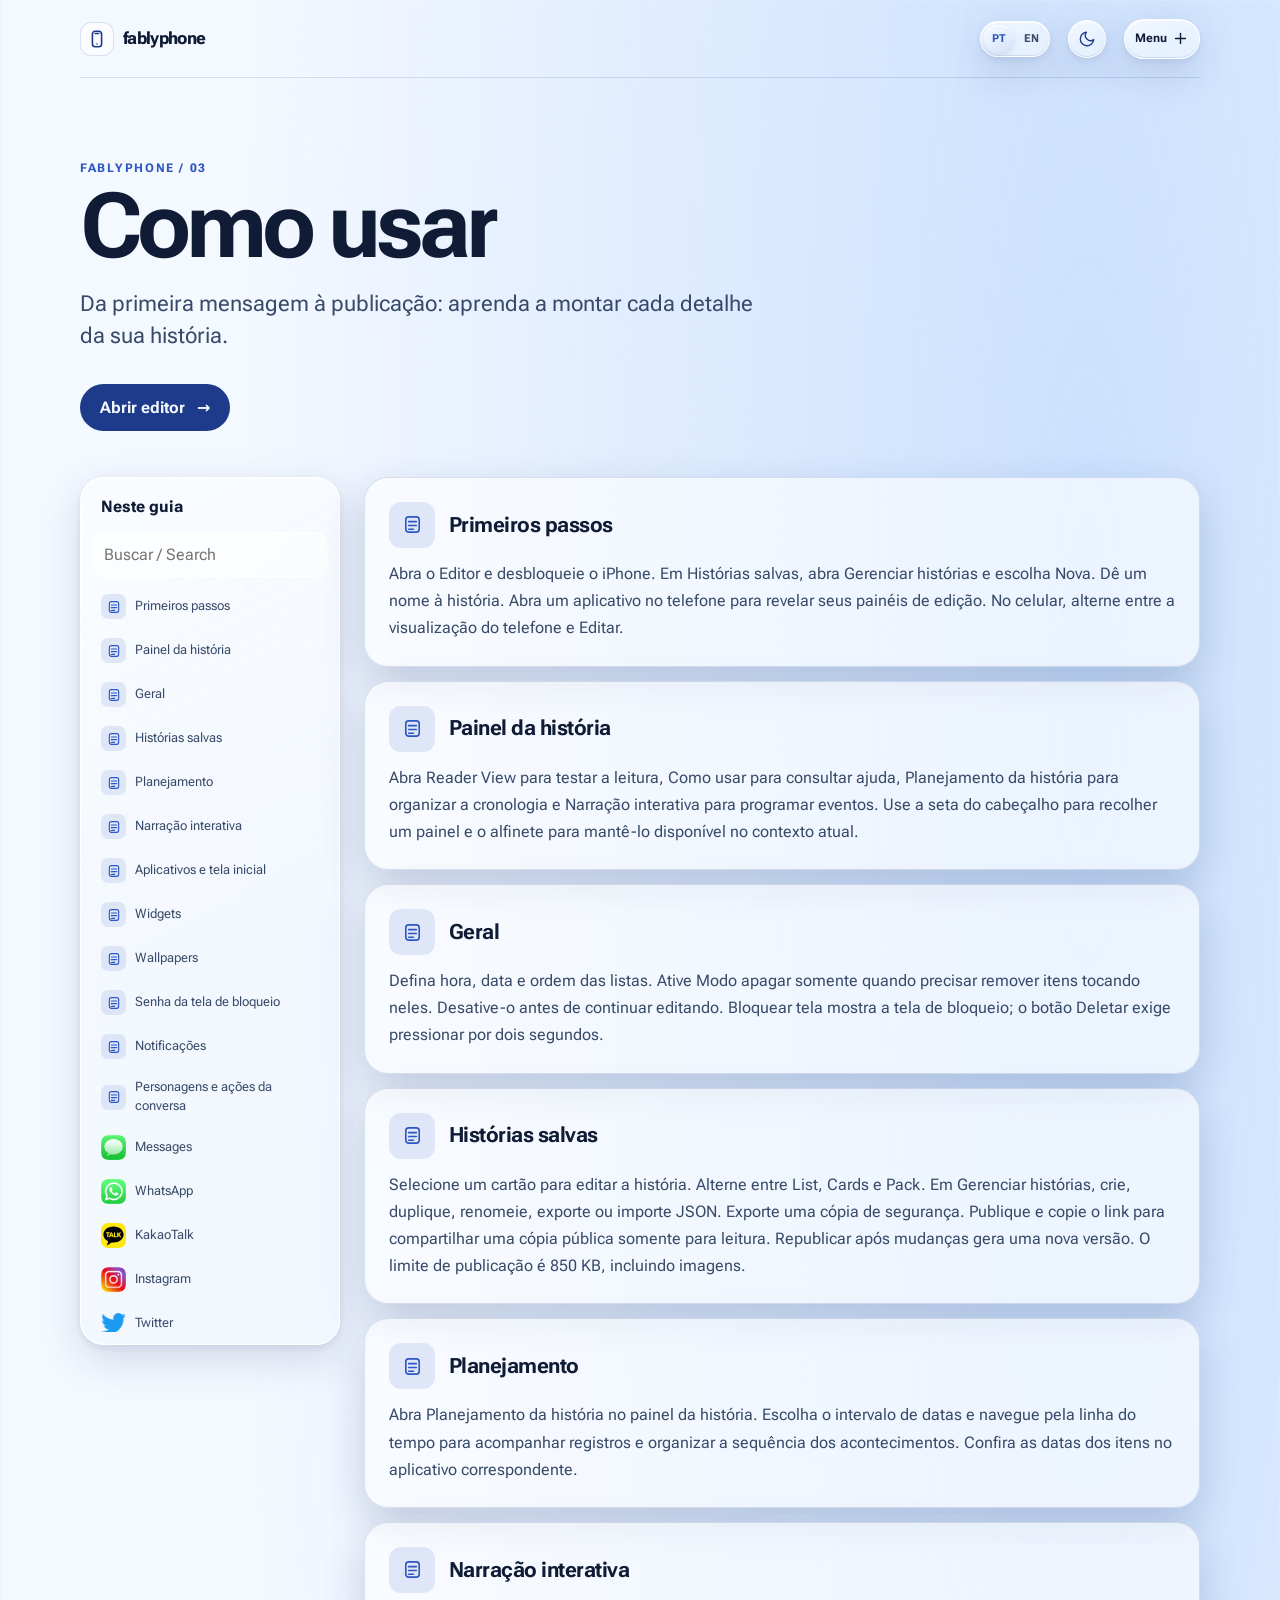
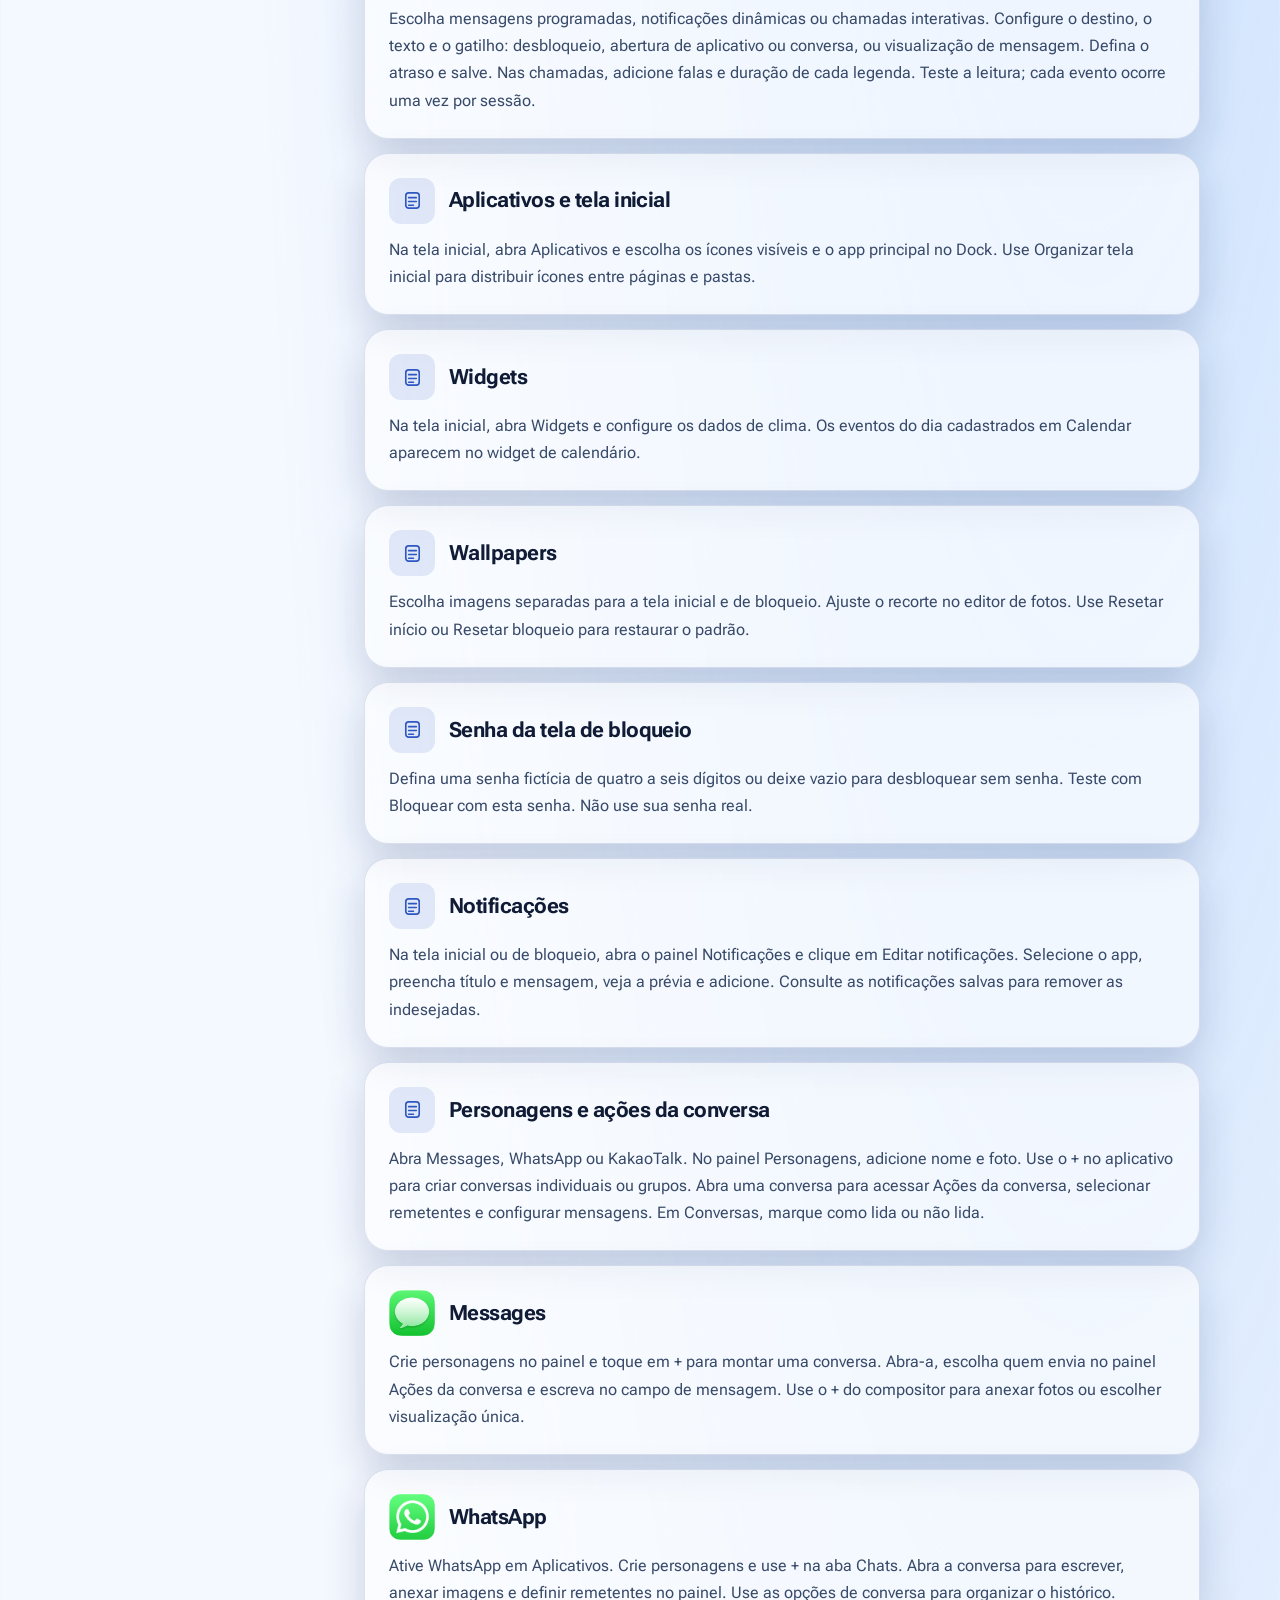
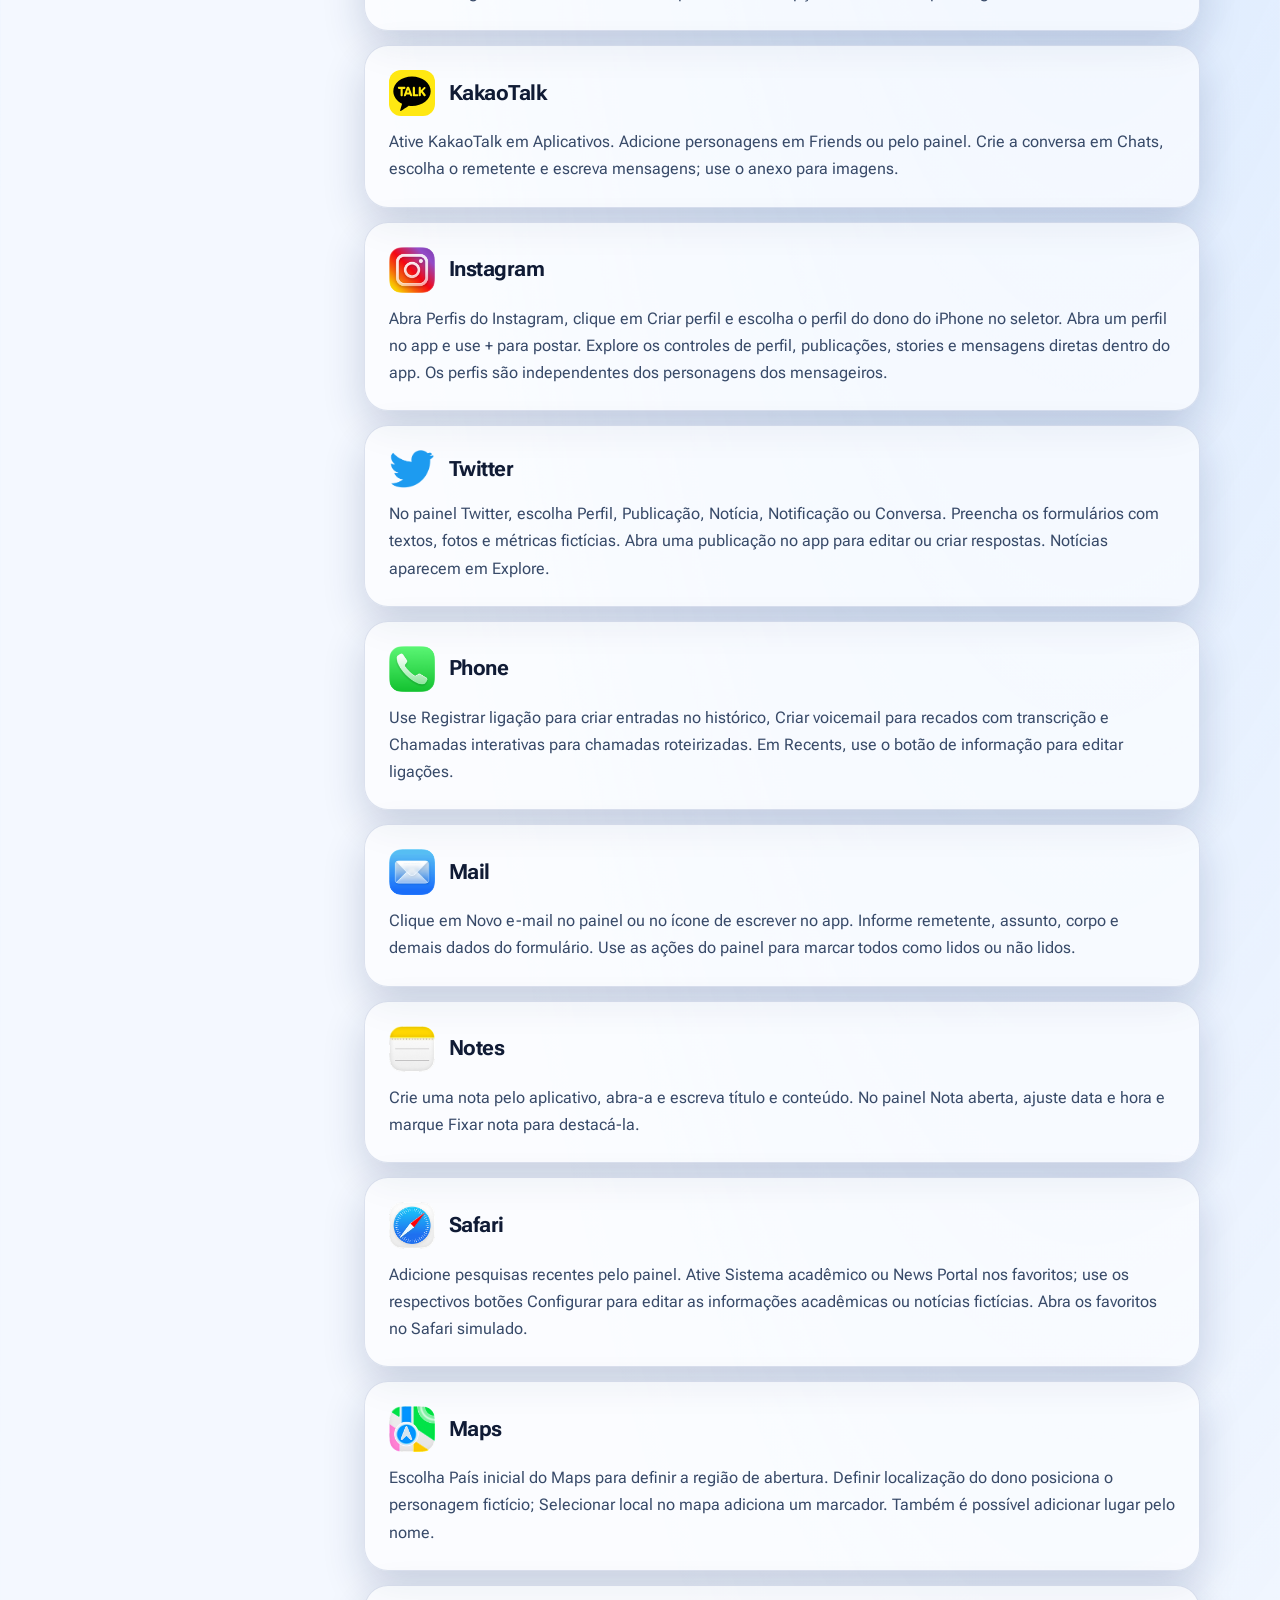
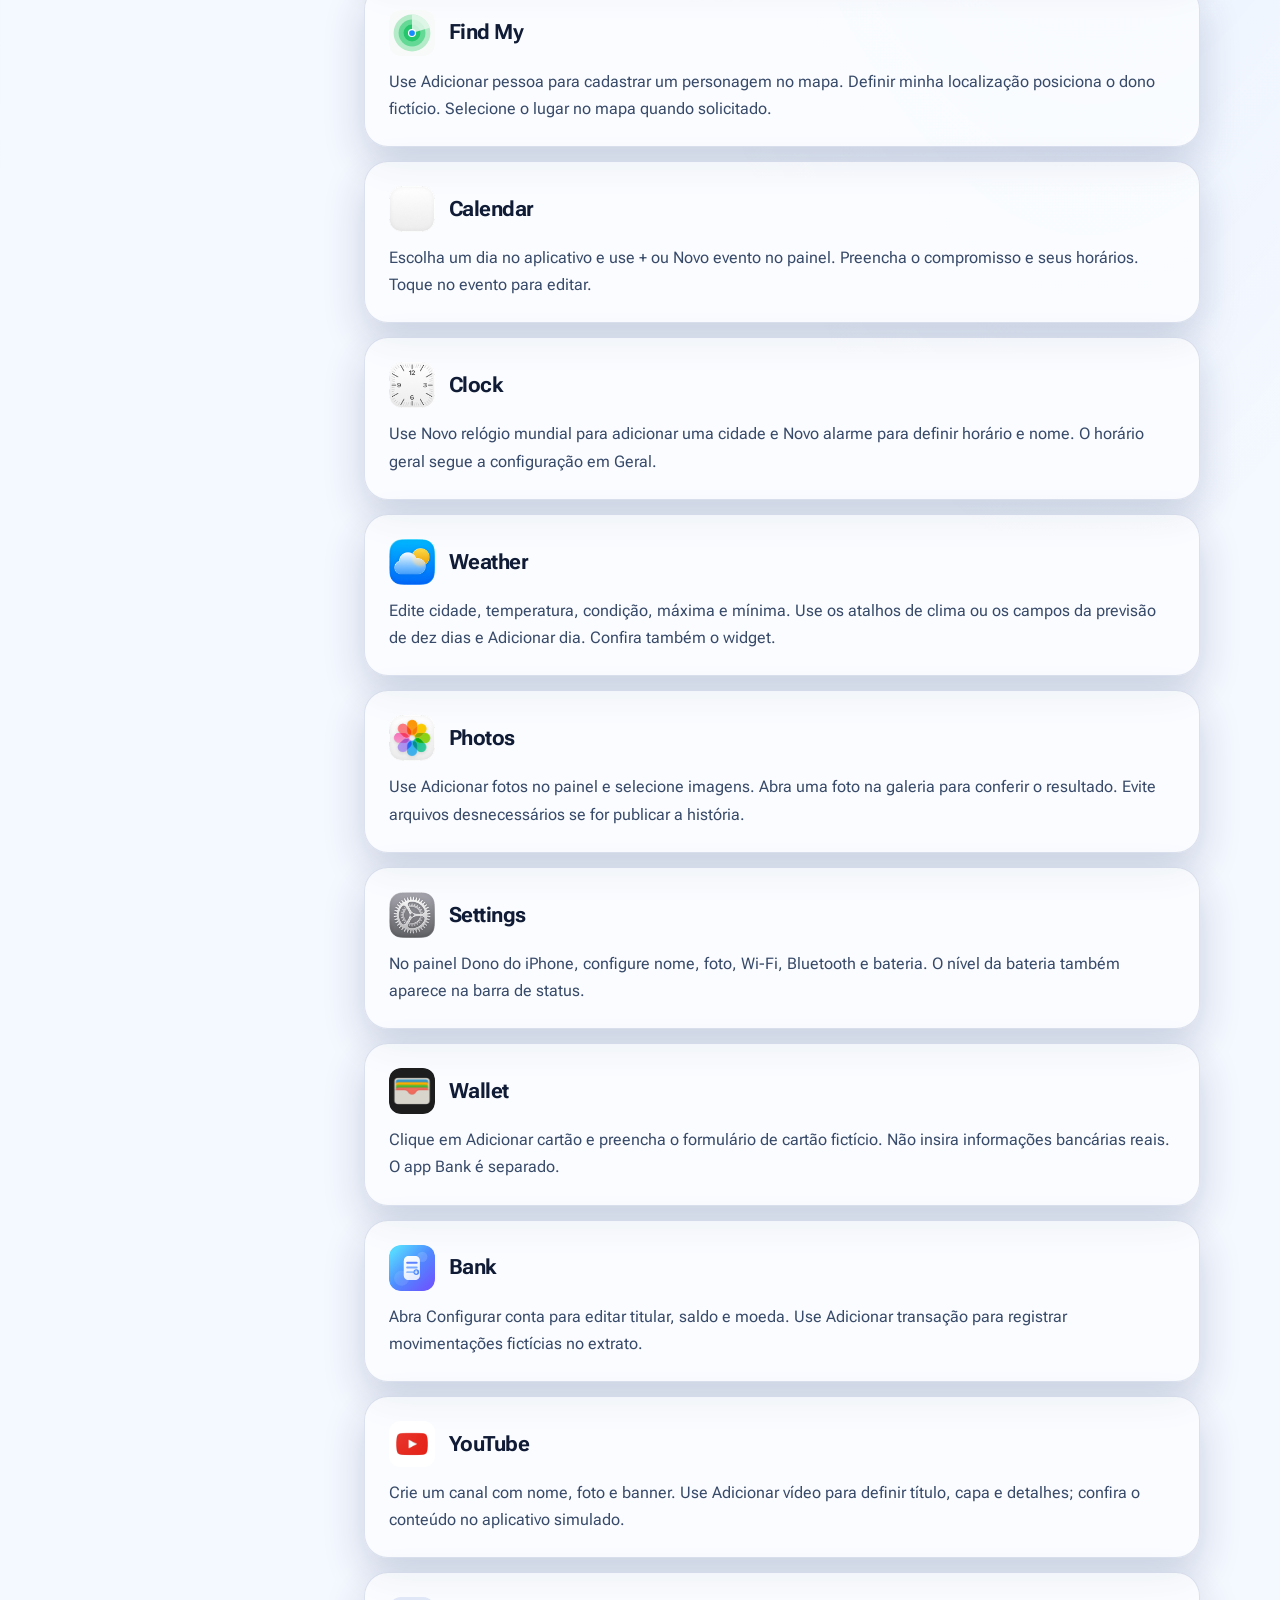
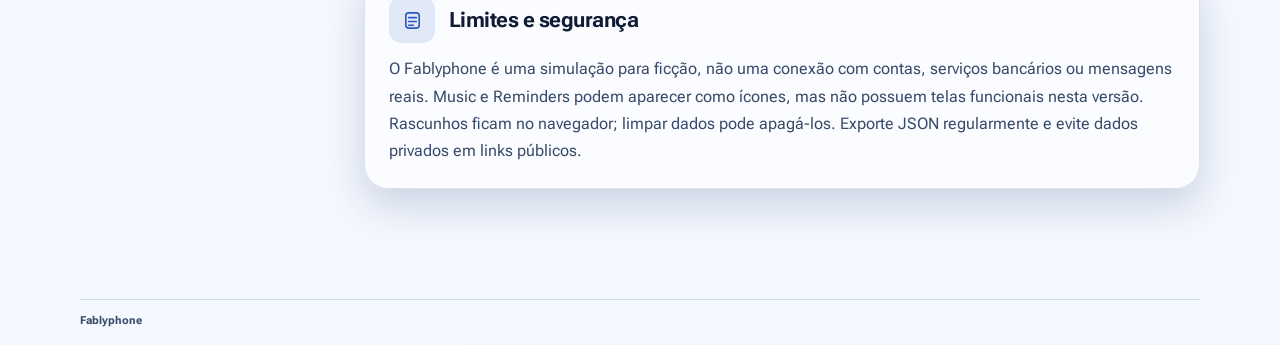
==== como-usar.html @ 1b97eb7d "fix: landing page and menu bugs, new language, new dark mode etc" ====
<!doctype html>
<html lang="pt-BR">
<head>
  <meta charset="utf-8">
  <meta name="viewport" content="width=device-width, initial-scale=1, viewport-fit=cover">
  <title>Como usar — Fablyphone</title>
  <script>try { document.documentElement.dataset.theme = localStorage.getItem('fablyphone:landing-theme') === 'dark' ? 'dark' : 'light'; } catch {}</script>
  <link rel="stylesheet" href="landing.css">
  <link rel="stylesheet" href="site-language.css">
  <link rel="stylesheet" href="theme-toggle.css">
  <link rel="stylesheet" href="site-menu.css">
  <link rel="stylesheet" href="site-topic.css">
  <script src="site-language.js"></script>
  <script src="site-menu.js" defer></script>
  <script src="theme-toggle.js" defer></script>
  <script src="site-topic.js" defer></script>
</head>
<body class="topic-page" data-title-en="How to use">
  <header class="site-head">
    <a class="brand" href="./" data-keep-language><span class="brand-mark" aria-hidden="true"><svg viewBox="0 0 24 24" fill="none"><rect x="7" y="3.5" width="10" height="17" rx="3"/><path d="M10 6h4m-2 11.5h.01"/></svg></span>fablyphone</a>
    <div class="site-head-controls" data-topic-controls><span data-site-menu-slot></span></div>
  </header>
  <main class="topic-main">
    <span class="topic-kicker">Fablyphone / 03</span>
    <h1 data-topic-copy="pt">Como usar</h1>
    <h1 data-topic-copy="en" lang="en">How to use</h1>
<p class="topic-lead"><span data-topic-copy="pt">Da primeira mensagem à publicação: aprenda a montar cada detalhe da sua história.</span><span data-topic-copy="en" lang="en">From your first message to publishing: learn to build every detail of your story.</span></p><a class="topic-cta" href="editor.html" data-keep-language><span data-topic-copy="pt">Abrir editor</span><span data-topic-copy="en" lang="en">Open editor</span> <span aria-hidden="true">→</span></a><div class="guide-layout"><aside class="guide-nav" aria-label="Guide navigation"><div class="guide-nav-head"><span data-topic-copy="pt">Neste guia</span><span data-topic-copy="en" lang="en">In this guide</span></div><input id="guide-search" type="search" aria-label="Buscar no guia / Search guide" placeholder="Buscar / Search"><nav><a href="#start"><span class="guide-glyph" aria-hidden="true"> <svg viewBox="0 0 24 24"><rect x="5" y="4" width="14" height="16" rx="3"/><path d="M8 9h8m-8 4h8m-8 4h5"/></svg></span><span data-topic-copy="pt">Primeiros passos</span><span data-topic-copy="en" lang="en">Getting started</span></a><a href="#story"><span class="guide-glyph" aria-hidden="true"> <svg viewBox="0 0 24 24"><rect x="5" y="4" width="14" height="16" rx="3"/><path d="M8 9h8m-8 4h8m-8 4h5"/></svg></span><span data-topic-copy="pt">Painel da história</span><span data-topic-copy="en" lang="en">Story panel</span></a><a href="#general"><span class="guide-glyph" aria-hidden="true"> <svg viewBox="0 0 24 24"><rect x="5" y="4" width="14" height="16" rx="3"/><path d="M8 9h8m-8 4h8m-8 4h5"/></svg></span><span data-topic-copy="pt">Geral</span><span data-topic-copy="en" lang="en">General</span></a><a href="#saved"><span class="guide-glyph" aria-hidden="true"> <svg viewBox="0 0 24 24"><rect x="5" y="4" width="14" height="16" rx="3"/><path d="M8 9h8m-8 4h8m-8 4h5"/></svg></span><span data-topic-copy="pt">Histórias salvas</span><span data-topic-copy="en" lang="en">Saved stories</span></a><a href="#planner"><span class="guide-glyph" aria-hidden="true"> <svg viewBox="0 0 24 24"><rect x="5" y="4" width="14" height="16" rx="3"/><path d="M8 9h8m-8 4h8m-8 4h5"/></svg></span><span data-topic-copy="pt">Planejamento</span><span data-topic-copy="en" lang="en">Story planning</span></a><a href="#narration"><span class="guide-glyph" aria-hidden="true"> <svg viewBox="0 0 24 24"><rect x="5" y="4" width="14" height="16" rx="3"/><path d="M8 9h8m-8 4h8m-8 4h5"/></svg></span><span data-topic-copy="pt">Narração interativa</span><span data-topic-copy="en" lang="en">Interactive storytelling</span></a><a href="#apps"><span class="guide-glyph" aria-hidden="true"> <svg viewBox="0 0 24 24"><rect x="5" y="4" width="14" height="16" rx="3"/><path d="M8 9h8m-8 4h8m-8 4h5"/></svg></span><span data-topic-copy="pt">Aplicativos e tela inicial</span><span data-topic-copy="en" lang="en">Apps and Home Screen</span></a><a href="#widgets"><span class="guide-glyph" aria-hidden="true"> <svg viewBox="0 0 24 24"><rect x="5" y="4" width="14" height="16" rx="3"/><path d="M8 9h8m-8 4h8m-8 4h5"/></svg></span><span data-topic-copy="pt">Widgets</span><span data-topic-copy="en" lang="en">Widgets</span></a><a href="#wallpaper"><span class="guide-glyph" aria-hidden="true"> <svg viewBox="0 0 24 24"><rect x="5" y="4" width="14" height="16" rx="3"/><path d="M8 9h8m-8 4h8m-8 4h5"/></svg></span><span data-topic-copy="pt">Wallpapers</span><span data-topic-copy="en" lang="en">Wallpapers</span></a><a href="#pass"><span class="guide-glyph" aria-hidden="true"> <svg viewBox="0 0 24 24"><rect x="5" y="4" width="14" height="16" rx="3"/><path d="M8 9h8m-8 4h8m-8 4h5"/></svg></span><span data-topic-copy="pt">Senha da tela de bloqueio</span><span data-topic-copy="en" lang="en">Lock screen passcode</span></a><a href="#notifications"><span class="guide-glyph" aria-hidden="true"> <svg viewBox="0 0 24 24"><rect x="5" y="4" width="14" height="16" rx="3"/><path d="M8 9h8m-8 4h8m-8 4h5"/></svg></span><span data-topic-copy="pt">Notificações</span><span data-topic-copy="en" lang="en">Notifications</span></a><a href="#characters"><span class="guide-glyph" aria-hidden="true"> <svg viewBox="0 0 24 24"><rect x="5" y="4" width="14" height="16" rx="3"/><path d="M8 9h8m-8 4h8m-8 4h5"/></svg></span><span data-topic-copy="pt">Personagens e ações da conversa</span><span data-topic-copy="en" lang="en">Characters and conversation actions</span></a><a href="#msg"><img class="guide-app-icon" src="assets/iphone-icons/com.apple.MobileSMS-large.png" alt="" loading="lazy"><span data-topic-copy="pt">Messages</span><span data-topic-copy="en" lang="en">Messages</span></a><a href="#wa"><img class="guide-app-icon" src="assets/iphone-icons/WhatsApp.webp" alt="" loading="lazy"><span data-topic-copy="pt">WhatsApp</span><span data-topic-copy="en" lang="en">WhatsApp</span></a><a href="#ka"><img class="guide-app-icon" src="assets/iphone-icons/KakaoTalk.svg" alt="" loading="lazy"><span data-topic-copy="pt">KakaoTalk</span><span data-topic-copy="en" lang="en">KakaoTalk</span></a><a href="#ig"><img class="guide-app-icon" src="assets/iphone-icons/Instagram.png" alt="" loading="lazy"><span data-topic-copy="pt">Instagram</span><span data-topic-copy="en" lang="en">Instagram</span></a><a href="#x"><img class="guide-app-icon" src="assets/iphone-icons/TwitterBird.png" alt="" loading="lazy"><span data-topic-copy="pt">Twitter</span><span data-topic-copy="en" lang="en">Twitter</span></a><a href="#ph"><img class="guide-app-icon" src="assets/iphone-icons/com.apple.mobilephone-large.png" alt="" loading="lazy"><span data-topic-copy="pt">Phone</span><span data-topic-copy="en" lang="en">Phone</span></a><a href="#mail"><img class="guide-app-icon" src="assets/iphone-icons/com.apple.mobilemail-large.png" alt="" loading="lazy"><span data-topic-copy="pt">Mail</span><span data-topic-copy="en" lang="en">Mail</span></a><a href="#nt"><img class="guide-app-icon" src="assets/iphone-icons/com.apple.mobilenotes-large.png" alt="" loading="lazy"><span data-topic-copy="pt">Notes</span><span data-topic-copy="en" lang="en">Notes</span></a><a href="#saf"><img class="guide-app-icon" src="assets/iphone-icons/com.apple.mobilesafari-large.png" alt="" loading="lazy"><span data-topic-copy="pt">Safari</span><span data-topic-copy="en" lang="en">Safari</span></a><a href="#map"><img class="guide-app-icon" src="assets/iphone-icons/com.apple.Maps-large.png" alt="" loading="lazy"><span data-topic-copy="pt">Maps</span><span data-topic-copy="en" lang="en">Maps</span></a><a href="#find"><img class="guide-app-icon" src="assets/iphone-icons/FindMy.svg" alt="" loading="lazy"><span data-topic-copy="pt">Find My</span><span data-topic-copy="en" lang="en">Find My</span></a><a href="#cal"><img class="guide-app-icon" src="assets/iphone-icons/com.apple.mobilecal-large.png" alt="" loading="lazy"><span data-topic-copy="pt">Calendar</span><span data-topic-copy="en" lang="en">Calendar</span></a><a href="#clk"><img class="guide-app-icon" src="assets/iphone-icons/com.apple.mobiletimer-large.png" alt="" loading="lazy"><span data-topic-copy="pt">Clock</span><span data-topic-copy="en" lang="en">Clock</span></a><a href="#wx"><img class="guide-app-icon" src="assets/iphone-icons/com.apple.weather-large.png" alt="" loading="lazy"><span data-topic-copy="pt">Weather</span><span data-topic-copy="en" lang="en">Weather</span></a><a href="#pho"><img class="guide-app-icon" src="assets/iphone-icons/com.apple.mobileslideshow-large.png" alt="" loading="lazy"><span data-topic-copy="pt">Photos</span><span data-topic-copy="en" lang="en">Photos</span></a><a href="#st"><img class="guide-app-icon" src="assets/iphone-icons/com.apple.Preferences-large.png" alt="" loading="lazy"><span data-topic-copy="pt">Settings</span><span data-topic-copy="en" lang="en">Settings</span></a><a href="#wallet"><img class="guide-app-icon" src="assets/iphone-icons/Wallet.png" alt="" loading="lazy"><span data-topic-copy="pt">Wallet</span><span data-topic-copy="en" lang="en">Wallet</span></a><a href="#bar"><img class="guide-app-icon" src="assets/iphone-icons/LumaBank.svg" alt="" loading="lazy"><span data-topic-copy="pt">Bank</span><span data-topic-copy="en" lang="en">Bank</span></a><a href="#yt"><img class="guide-app-icon" src="assets/iphone-icons/YouTube.png" alt="" loading="lazy"><span data-topic-copy="pt">YouTube</span><span data-topic-copy="en" lang="en">YouTube</span></a><a href="#limits"><span class="guide-glyph" aria-hidden="true"> <svg viewBox="0 0 24 24"><rect x="5" y="4" width="14" height="16" rx="3"/><path d="M8 9h8m-8 4h8m-8 4h5"/></svg></span><span data-topic-copy="pt">Limites e segurança</span><span data-topic-copy="en" lang="en">Limits and safety</span></a></nav></aside><div class="guide-content"><p id="guide-empty" hidden><span data-topic-copy="pt">Nenhum resultado.</span><span data-topic-copy="en" lang="en">No results.</span></p><article class="topic-card glow-card guide-entry" id="start" data-search="Primeiros passos|Getting started Abra o Editor e desbloqueie o iPhone. Em Histórias salvas, abra Gerenciar histórias e escolha Nova. Dê um nome à história. Abra um aplicativo no telefone para revelar seus painéis de edição. No celular, alterne entre a visualização do telefone e Editar. Open the Editor and unlock the iPhone. In Saved stories, open Manage stories and choose New. Name your story. Open an app on the phone to reveal its editing panels. On mobile, switch between the phone view and Edit."><header><span class="guide-glyph" aria-hidden="true"> <svg viewBox="0 0 24 24"><rect x="5" y="4" width="14" height="16" rx="3"/><path d="M8 9h8m-8 4h8m-8 4h5"/></svg></span><h2><span data-topic-copy="pt">Primeiros passos</span><span data-topic-copy="en" lang="en">Getting started</span></h2></header><p><span data-topic-copy="pt">Abra o Editor e desbloqueie o iPhone. Em Histórias salvas, abra Gerenciar histórias e escolha Nova. Dê um nome à história. Abra um aplicativo no telefone para revelar seus painéis de edição. No celular, alterne entre a visualização do telefone e Editar.</span><span data-topic-copy="en" lang="en">Open the Editor and unlock the iPhone. In Saved stories, open Manage stories and choose New. Name your story. Open an app on the phone to reveal its editing panels. On mobile, switch between the phone view and Edit.</span></p></article><article class="topic-card glow-card guide-entry" id="story" data-search="Painel da história|Story panel Abra Reader View para testar a leitura, Como usar para consultar ajuda, Planejamento da história para organizar a cronologia e Narração interativa para programar eventos. Use a seta do cabeçalho para recolher um painel e o alfinete para mantê-lo disponível no contexto atual. Open Reader View to test the story, How to use for help, Story planning to organize chronology and Interactive storytelling to schedule events. Use the header arrow to collapse a panel and the pin to keep it available in its current context."><header><span class="guide-glyph" aria-hidden="true"> <svg viewBox="0 0 24 24"><rect x="5" y="4" width="14" height="16" rx="3"/><path d="M8 9h8m-8 4h8m-8 4h5"/></svg></span><h2><span data-topic-copy="pt">Painel da história</span><span data-topic-copy="en" lang="en">Story panel</span></h2></header><p><span data-topic-copy="pt">Abra Reader View para testar a leitura, Como usar para consultar ajuda, Planejamento da história para organizar a cronologia e Narração interativa para programar eventos. Use a seta do cabeçalho para recolher um painel e o alfinete para mantê-lo disponível no contexto atual.</span><span data-topic-copy="en" lang="en">Open Reader View to test the story, How to use for help, Story planning to organize chronology and Interactive storytelling to schedule events. Use the header arrow to collapse a panel and the pin to keep it available in its current context.</span></p></article><article class="topic-card glow-card guide-entry" id="general" data-search="Geral|General Defina hora, data e ordem das listas. Ative Modo apagar somente quando precisar remover itens tocando neles. Desative-o antes de continuar editando. Bloquear tela mostra a tela de bloqueio; o botão Deletar exige pressionar por dois segundos. Set time, date and list order. Enable Delete mode only when you need to remove items by tapping them. Disable it before continuing. Lock screen displays the lock screen; Delete requires a two-second hold."><header><span class="guide-glyph" aria-hidden="true"> <svg viewBox="0 0 24 24"><rect x="5" y="4" width="14" height="16" rx="3"/><path d="M8 9h8m-8 4h8m-8 4h5"/></svg></span><h2><span data-topic-copy="pt">Geral</span><span data-topic-copy="en" lang="en">General</span></h2></header><p><span data-topic-copy="pt">Defina hora, data e ordem das listas. Ative Modo apagar somente quando precisar remover itens tocando neles. Desative-o antes de continuar editando. Bloquear tela mostra a tela de bloqueio; o botão Deletar exige pressionar por dois segundos.</span><span data-topic-copy="en" lang="en">Set time, date and list order. Enable Delete mode only when you need to remove items by tapping them. Disable it before continuing. Lock screen displays the lock screen; Delete requires a two-second hold.</span></p></article><article class="topic-card glow-card guide-entry" id="saved" data-search="Histórias salvas|Saved stories Selecione um cartão para editar a história. Alterne entre List, Cards e Pack. Em Gerenciar histórias, crie, duplique, renomeie, exporte ou importe JSON. Exporte uma cópia de segurança. Publique e copie o link para compartilhar uma cópia pública somente para leitura. Republicar após mudanças gera uma nova versão. O limite de publicação é 850 KB, incluindo imagens. Select a card to edit its story. Switch between List, Cards and Pack. Under Manage stories, create, duplicate, rename, export or import JSON. Export a backup. Publish and copy the link to share a public read-only copy. Publishing after edits creates a new version. The publication limit is 850 KB, including images."><header><span class="guide-glyph" aria-hidden="true"> <svg viewBox="0 0 24 24"><rect x="5" y="4" width="14" height="16" rx="3"/><path d="M8 9h8m-8 4h8m-8 4h5"/></svg></span><h2><span data-topic-copy="pt">Histórias salvas</span><span data-topic-copy="en" lang="en">Saved stories</span></h2></header><p><span data-topic-copy="pt">Selecione um cartão para editar a história. Alterne entre List, Cards e Pack. Em Gerenciar histórias, crie, duplique, renomeie, exporte ou importe JSON. Exporte uma cópia de segurança. Publique e copie o link para compartilhar uma cópia pública somente para leitura. Republicar após mudanças gera uma nova versão. O limite de publicação é 850 KB, incluindo imagens.</span><span data-topic-copy="en" lang="en">Select a card to edit its story. Switch between List, Cards and Pack. Under Manage stories, create, duplicate, rename, export or import JSON. Export a backup. Publish and copy the link to share a public read-only copy. Publishing after edits creates a new version. The publication limit is 850 KB, including images.</span></p></article><article class="topic-card glow-card guide-entry" id="planner" data-search="Planejamento|Story planning Abra Planejamento da história no painel da história. Escolha o intervalo de datas e navegue pela linha do tempo para acompanhar registros e organizar a sequência dos acontecimentos. Confira as datas dos itens no aplicativo correspondente. Open Story planning from the story panel. Choose a date range and navigate the timeline to review records and organize the sequence of events. Check each item’s date in its corresponding app."><header><span class="guide-glyph" aria-hidden="true"> <svg viewBox="0 0 24 24"><rect x="5" y="4" width="14" height="16" rx="3"/><path d="M8 9h8m-8 4h8m-8 4h5"/></svg></span><h2><span data-topic-copy="pt">Planejamento</span><span data-topic-copy="en" lang="en">Story planning</span></h2></header><p><span data-topic-copy="pt">Abra Planejamento da história no painel da história. Escolha o intervalo de datas e navegue pela linha do tempo para acompanhar registros e organizar a sequência dos acontecimentos. Confira as datas dos itens no aplicativo correspondente.</span><span data-topic-copy="en" lang="en">Open Story planning from the story panel. Choose a date range and navigate the timeline to review records and organize the sequence of events. Check each item’s date in its corresponding app.</span></p></article><article class="topic-card glow-card guide-entry" id="narration" data-search="Narração interativa|Interactive storytelling Escolha mensagens programadas, notificações dinâmicas ou chamadas interativas. Configure o destino, o texto e o gatilho: desbloqueio, abertura de aplicativo ou conversa, ou visualização de mensagem. Defina o atraso e salve. Nas chamadas, adicione falas e duração de cada legenda. Teste a leitura; cada evento ocorre uma vez por sessão. Choose scheduled messages, dynamic notifications or interactive calls. Set the destination, text and trigger: unlock, app or conversation opening, or message viewing. Set a delay and save. For calls, add dialogue and caption durations. Test the reader; each event runs once per session."><header><span class="guide-glyph" aria-hidden="true"> <svg viewBox="0 0 24 24"><rect x="5" y="4" width="14" height="16" rx="3"/><path d="M8 9h8m-8 4h8m-8 4h5"/></svg></span><h2><span data-topic-copy="pt">Narração interativa</span><span data-topic-copy="en" lang="en">Interactive storytelling</span></h2></header><p><span data-topic-copy="pt">Escolha mensagens programadas, notificações dinâmicas ou chamadas interativas. Configure o destino, o texto e o gatilho: desbloqueio, abertura de aplicativo ou conversa, ou visualização de mensagem. Defina o atraso e salve. Nas chamadas, adicione falas e duração de cada legenda. Teste a leitura; cada evento ocorre uma vez por sessão.</span><span data-topic-copy="en" lang="en">Choose scheduled messages, dynamic notifications or interactive calls. Set the destination, text and trigger: unlock, app or conversation opening, or message viewing. Set a delay and save. For calls, add dialogue and caption durations. Test the reader; each event runs once per session.</span></p></article><article class="topic-card glow-card guide-entry" id="apps" data-search="Aplicativos e tela inicial|Apps and Home Screen Na tela inicial, abra Aplicativos e escolha os ícones visíveis e o app principal no Dock. Use Organizar tela inicial para distribuir ícones entre páginas e pastas. On the Home Screen, open Apps and choose visible icons and the main Dock app. Use Organize Home Screen to arrange icons across pages and folders."><header><span class="guide-glyph" aria-hidden="true"> <svg viewBox="0 0 24 24"><rect x="5" y="4" width="14" height="16" rx="3"/><path d="M8 9h8m-8 4h8m-8 4h5"/></svg></span><h2><span data-topic-copy="pt">Aplicativos e tela inicial</span><span data-topic-copy="en" lang="en">Apps and Home Screen</span></h2></header><p><span data-topic-copy="pt">Na tela inicial, abra Aplicativos e escolha os ícones visíveis e o app principal no Dock. Use Organizar tela inicial para distribuir ícones entre páginas e pastas.</span><span data-topic-copy="en" lang="en">On the Home Screen, open Apps and choose visible icons and the main Dock app. Use Organize Home Screen to arrange icons across pages and folders.</span></p></article><article class="topic-card glow-card guide-entry" id="widgets" data-search="Widgets|Widgets Na tela inicial, abra Widgets e configure os dados de clima. Os eventos do dia cadastrados em Calendar aparecem no widget de calendário. On the Home Screen, open Widgets and configure weather information. Today’s events entered in Calendar appear in the calendar widget."><header><span class="guide-glyph" aria-hidden="true"> <svg viewBox="0 0 24 24"><rect x="5" y="4" width="14" height="16" rx="3"/><path d="M8 9h8m-8 4h8m-8 4h5"/></svg></span><h2><span data-topic-copy="pt">Widgets</span><span data-topic-copy="en" lang="en">Widgets</span></h2></header><p><span data-topic-copy="pt">Na tela inicial, abra Widgets e configure os dados de clima. Os eventos do dia cadastrados em Calendar aparecem no widget de calendário.</span><span data-topic-copy="en" lang="en">On the Home Screen, open Widgets and configure weather information. Today’s events entered in Calendar appear in the calendar widget.</span></p></article><article class="topic-card glow-card guide-entry" id="wallpaper" data-search="Wallpapers|Wallpapers Escolha imagens separadas para a tela inicial e de bloqueio. Ajuste o recorte no editor de fotos. Use Resetar início ou Resetar bloqueio para restaurar o padrão. Choose separate images for Home and Lock Screens. Adjust the crop in the photo editor. Use the respective reset buttons to restore defaults."><header><span class="guide-glyph" aria-hidden="true"> <svg viewBox="0 0 24 24"><rect x="5" y="4" width="14" height="16" rx="3"/><path d="M8 9h8m-8 4h8m-8 4h5"/></svg></span><h2><span data-topic-copy="pt">Wallpapers</span><span data-topic-copy="en" lang="en">Wallpapers</span></h2></header><p><span data-topic-copy="pt">Escolha imagens separadas para a tela inicial e de bloqueio. Ajuste o recorte no editor de fotos. Use Resetar início ou Resetar bloqueio para restaurar o padrão.</span><span data-topic-copy="en" lang="en">Choose separate images for Home and Lock Screens. Adjust the crop in the photo editor. Use the respective reset buttons to restore defaults.</span></p></article><article class="topic-card glow-card guide-entry" id="pass" data-search="Senha da tela de bloqueio|Lock screen passcode Defina uma senha fictícia de quatro a seis dígitos ou deixe vazio para desbloquear sem senha. Teste com Bloquear com esta senha. Não use sua senha real. Set a fictional four-to-six-digit passcode or leave it blank for passwordless unlocking. Test with the lock button. Do not use a real password."><header><span class="guide-glyph" aria-hidden="true"> <svg viewBox="0 0 24 24"><rect x="5" y="4" width="14" height="16" rx="3"/><path d="M8 9h8m-8 4h8m-8 4h5"/></svg></span><h2><span data-topic-copy="pt">Senha da tela de bloqueio</span><span data-topic-copy="en" lang="en">Lock screen passcode</span></h2></header><p><span data-topic-copy="pt">Defina uma senha fictícia de quatro a seis dígitos ou deixe vazio para desbloquear sem senha. Teste com Bloquear com esta senha. Não use sua senha real.</span><span data-topic-copy="en" lang="en">Set a fictional four-to-six-digit passcode or leave it blank for passwordless unlocking. Test with the lock button. Do not use a real password.</span></p></article><article class="topic-card glow-card guide-entry" id="notifications" data-search="Notificações|Notifications Na tela inicial ou de bloqueio, abra o painel Notificações e clique em Editar notificações. Selecione o app, preencha título e mensagem, veja a prévia e adicione. Consulte as notificações salvas para remover as indesejadas. On the Home or Lock Screen, open Notifications and select Edit notifications. Pick an app, enter a title and message, preview and add. Review saved notifications to remove unwanted ones."><header><span class="guide-glyph" aria-hidden="true"> <svg viewBox="0 0 24 24"><rect x="5" y="4" width="14" height="16" rx="3"/><path d="M8 9h8m-8 4h8m-8 4h5"/></svg></span><h2><span data-topic-copy="pt">Notificações</span><span data-topic-copy="en" lang="en">Notifications</span></h2></header><p><span data-topic-copy="pt">Na tela inicial ou de bloqueio, abra o painel Notificações e clique em Editar notificações. Selecione o app, preencha título e mensagem, veja a prévia e adicione. Consulte as notificações salvas para remover as indesejadas.</span><span data-topic-copy="en" lang="en">On the Home or Lock Screen, open Notifications and select Edit notifications. Pick an app, enter a title and message, preview and add. Review saved notifications to remove unwanted ones.</span></p></article><article class="topic-card glow-card guide-entry" id="characters" data-search="Personagens e ações da conversa|Characters and conversation actions Abra Messages, WhatsApp ou KakaoTalk. No painel Personagens, adicione nome e foto. Use o + no aplicativo para criar conversas individuais ou grupos. Abra uma conversa para acessar Ações da conversa, selecionar remetentes e configurar mensagens. Em Conversas, marque como lida ou não lida. Open Messages, WhatsApp or KakaoTalk. In Characters, add names and photos. Use the app’s + to create individual or group chats. Open a conversation to access Conversation actions, choose senders and configure messages. Under Conversations, mark chats read or unread."><header><span class="guide-glyph" aria-hidden="true"> <svg viewBox="0 0 24 24"><rect x="5" y="4" width="14" height="16" rx="3"/><path d="M8 9h8m-8 4h8m-8 4h5"/></svg></span><h2><span data-topic-copy="pt">Personagens e ações da conversa</span><span data-topic-copy="en" lang="en">Characters and conversation actions</span></h2></header><p><span data-topic-copy="pt">Abra Messages, WhatsApp ou KakaoTalk. No painel Personagens, adicione nome e foto. Use o + no aplicativo para criar conversas individuais ou grupos. Abra uma conversa para acessar Ações da conversa, selecionar remetentes e configurar mensagens. Em Conversas, marque como lida ou não lida.</span><span data-topic-copy="en" lang="en">Open Messages, WhatsApp or KakaoTalk. In Characters, add names and photos. Use the app’s + to create individual or group chats. Open a conversation to access Conversation actions, choose senders and configure messages. Under Conversations, mark chats read or unread.</span></p></article><article class="topic-card glow-card guide-entry" id="msg" data-search="Messages|Messages Crie personagens no painel e toque em + para montar uma conversa. Abra-a, escolha quem envia no painel Ações da conversa e escreva no campo de mensagem. Use o + do compositor para anexar fotos ou escolher visualização única. Create characters in the panel and tap + to create a chat. Open it, choose the sender in Conversation actions and type in the message field. Use the composer’s + to attach photos or choose view-once."><header><img class="guide-app-icon" src="assets/iphone-icons/com.apple.MobileSMS-large.png" alt="" loading="lazy"><h2><span data-topic-copy="pt">Messages</span><span data-topic-copy="en" lang="en">Messages</span></h2></header><p><span data-topic-copy="pt">Crie personagens no painel e toque em + para montar uma conversa. Abra-a, escolha quem envia no painel Ações da conversa e escreva no campo de mensagem. Use o + do compositor para anexar fotos ou escolher visualização única.</span><span data-topic-copy="en" lang="en">Create characters in the panel and tap + to create a chat. Open it, choose the sender in Conversation actions and type in the message field. Use the composer’s + to attach photos or choose view-once.</span></p></article><article class="topic-card glow-card guide-entry" id="wa" data-search="WhatsApp|WhatsApp Ative WhatsApp em Aplicativos. Crie personagens e use + na aba Chats. Abra a conversa para escrever, anexar imagens e definir remetentes no painel. Use as opções de conversa para organizar o histórico. Enable WhatsApp in Apps. Create characters and use + in Chats. Open a chat to write, attach images and choose senders in the panel. Use conversation options to organize history."><header><img class="guide-app-icon" src="assets/iphone-icons/WhatsApp.webp" alt="" loading="lazy"><h2><span data-topic-copy="pt">WhatsApp</span><span data-topic-copy="en" lang="en">WhatsApp</span></h2></header><p><span data-topic-copy="pt">Ative WhatsApp em Aplicativos. Crie personagens e use + na aba Chats. Abra a conversa para escrever, anexar imagens e definir remetentes no painel. Use as opções de conversa para organizar o histórico.</span><span data-topic-copy="en" lang="en">Enable WhatsApp in Apps. Create characters and use + in Chats. Open a chat to write, attach images and choose senders in the panel. Use conversation options to organize history.</span></p></article><article class="topic-card glow-card guide-entry" id="ka" data-search="KakaoTalk|KakaoTalk Ative KakaoTalk em Aplicativos. Adicione personagens em Friends ou pelo painel. Crie a conversa em Chats, escolha o remetente e escreva mensagens; use o anexo para imagens. Enable KakaoTalk in Apps. Add characters in Friends or through the panel. Create a chat in Chats, choose a sender and write messages; use attachments for images."><header><img class="guide-app-icon" src="assets/iphone-icons/KakaoTalk.svg" alt="" loading="lazy"><h2><span data-topic-copy="pt">KakaoTalk</span><span data-topic-copy="en" lang="en">KakaoTalk</span></h2></header><p><span data-topic-copy="pt">Ative KakaoTalk em Aplicativos. Adicione personagens em Friends ou pelo painel. Crie a conversa em Chats, escolha o remetente e escreva mensagens; use o anexo para imagens.</span><span data-topic-copy="en" lang="en">Enable KakaoTalk in Apps. Add characters in Friends or through the panel. Create a chat in Chats, choose a sender and write messages; use attachments for images.</span></p></article><article class="topic-card glow-card guide-entry" id="ig" data-search="Instagram|Instagram Abra Perfis do Instagram, clique em Criar perfil e escolha o perfil do dono do iPhone no seletor. Abra um perfil no app e use + para postar. Explore os controles de perfil, publicações, stories e mensagens diretas dentro do app. Os perfis são independentes dos personagens dos mensageiros. Open Instagram profiles, choose Create profile and select the phone owner’s profile. Open a profile in the app and use + to post. Explore profile, post, story and direct-message controls in the app. Profiles are independent of messaging characters."><header><img class="guide-app-icon" src="assets/iphone-icons/Instagram.png" alt="" loading="lazy"><h2><span data-topic-copy="pt">Instagram</span><span data-topic-copy="en" lang="en">Instagram</span></h2></header><p><span data-topic-copy="pt">Abra Perfis do Instagram, clique em Criar perfil e escolha o perfil do dono do iPhone no seletor. Abra um perfil no app e use + para postar. Explore os controles de perfil, publicações, stories e mensagens diretas dentro do app. Os perfis são independentes dos personagens dos mensageiros.</span><span data-topic-copy="en" lang="en">Open Instagram profiles, choose Create profile and select the phone owner’s profile. Open a profile in the app and use + to post. Explore profile, post, story and direct-message controls in the app. Profiles are independent of messaging characters.</span></p></article><article class="topic-card glow-card guide-entry" id="x" data-search="Twitter|Twitter No painel Twitter, escolha Perfil, Publicação, Notícia, Notificação ou Conversa. Preencha os formulários com textos, fotos e métricas fictícias. Abra uma publicação no app para editar ou criar respostas. Notícias aparecem em Explore. In the Twitter panel, choose Profile, Post, News, Notification or Conversation. Fill in forms with fictional text, photos and metrics. Open a post in the app to edit or create replies. News appears in Explore."><header><img class="guide-app-icon" src="assets/iphone-icons/TwitterBird.png" alt="" loading="lazy"><h2><span data-topic-copy="pt">Twitter</span><span data-topic-copy="en" lang="en">Twitter</span></h2></header><p><span data-topic-copy="pt">No painel Twitter, escolha Perfil, Publicação, Notícia, Notificação ou Conversa. Preencha os formulários com textos, fotos e métricas fictícias. Abra uma publicação no app para editar ou criar respostas. Notícias aparecem em Explore.</span><span data-topic-copy="en" lang="en">In the Twitter panel, choose Profile, Post, News, Notification or Conversation. Fill in forms with fictional text, photos and metrics. Open a post in the app to edit or create replies. News appears in Explore.</span></p></article><article class="topic-card glow-card guide-entry" id="ph" data-search="Phone|Phone Use Registrar ligação para criar entradas no histórico, Criar voicemail para recados com transcrição e Chamadas interativas para chamadas roteirizadas. Em Recents, use o botão de informação para editar ligações. Use Register call to create history entries, Create voicemail for messages with transcripts and Interactive calls for scripted calls. In Recents, use the information button to edit calls."><header><img class="guide-app-icon" src="assets/iphone-icons/com.apple.mobilephone-large.png" alt="" loading="lazy"><h2><span data-topic-copy="pt">Phone</span><span data-topic-copy="en" lang="en">Phone</span></h2></header><p><span data-topic-copy="pt">Use Registrar ligação para criar entradas no histórico, Criar voicemail para recados com transcrição e Chamadas interativas para chamadas roteirizadas. Em Recents, use o botão de informação para editar ligações.</span><span data-topic-copy="en" lang="en">Use Register call to create history entries, Create voicemail for messages with transcripts and Interactive calls for scripted calls. In Recents, use the information button to edit calls.</span></p></article><article class="topic-card glow-card guide-entry" id="mail" data-search="Mail|Mail Clique em Novo e-mail no painel ou no ícone de escrever no app. Informe remetente, assunto, corpo e demais dados do formulário. Use as ações do painel para marcar todos como lidos ou não lidos. Choose New email in the panel or the compose icon in the app. Enter sender, subject, body and other form details. Use panel actions to mark all messages read or unread."><header><img class="guide-app-icon" src="assets/iphone-icons/com.apple.mobilemail-large.png" alt="" loading="lazy"><h2><span data-topic-copy="pt">Mail</span><span data-topic-copy="en" lang="en">Mail</span></h2></header><p><span data-topic-copy="pt">Clique em Novo e-mail no painel ou no ícone de escrever no app. Informe remetente, assunto, corpo e demais dados do formulário. Use as ações do painel para marcar todos como lidos ou não lidos.</span><span data-topic-copy="en" lang="en">Choose New email in the panel or the compose icon in the app. Enter sender, subject, body and other form details. Use panel actions to mark all messages read or unread.</span></p></article><article class="topic-card glow-card guide-entry" id="nt" data-search="Notes|Notes Crie uma nota pelo aplicativo, abra-a e escreva título e conteúdo. No painel Nota aberta, ajuste data e hora e marque Fixar nota para destacá-la. Create a note in the app, open it and write its title and content. In Open note, adjust date and time and enable Pin note."><header><img class="guide-app-icon" src="assets/iphone-icons/com.apple.mobilenotes-large.png" alt="" loading="lazy"><h2><span data-topic-copy="pt">Notes</span><span data-topic-copy="en" lang="en">Notes</span></h2></header><p><span data-topic-copy="pt">Crie uma nota pelo aplicativo, abra-a e escreva título e conteúdo. No painel Nota aberta, ajuste data e hora e marque Fixar nota para destacá-la.</span><span data-topic-copy="en" lang="en">Create a note in the app, open it and write its title and content. In Open note, adjust date and time and enable Pin note.</span></p></article><article class="topic-card glow-card guide-entry" id="saf" data-search="Safari|Safari Adicione pesquisas recentes pelo painel. Ative Sistema acadêmico ou News Portal nos favoritos; use os respectivos botões Configurar para editar as informações acadêmicas ou notícias fictícias. Abra os favoritos no Safari simulado. Add recent searches from the panel. Enable Academic system or News Portal in Favorites; use their Configure buttons to edit academic information or fictional news. Open favorites in simulated Safari."><header><img class="guide-app-icon" src="assets/iphone-icons/com.apple.mobilesafari-large.png" alt="" loading="lazy"><h2><span data-topic-copy="pt">Safari</span><span data-topic-copy="en" lang="en">Safari</span></h2></header><p><span data-topic-copy="pt">Adicione pesquisas recentes pelo painel. Ative Sistema acadêmico ou News Portal nos favoritos; use os respectivos botões Configurar para editar as informações acadêmicas ou notícias fictícias. Abra os favoritos no Safari simulado.</span><span data-topic-copy="en" lang="en">Add recent searches from the panel. Enable Academic system or News Portal in Favorites; use their Configure buttons to edit academic information or fictional news. Open favorites in simulated Safari.</span></p></article><article class="topic-card glow-card guide-entry" id="map" data-search="Maps|Maps Escolha País inicial do Maps para definir a região de abertura. Definir localização do dono posiciona o personagem fictício; Selecionar local no mapa adiciona um marcador. Também é possível adicionar lugar pelo nome. Choose Maps starting country to set the opening region. Set owner location positions the fictional character; Select location on map adds a marker. You can also add a place by name."><header><img class="guide-app-icon" src="assets/iphone-icons/com.apple.Maps-large.png" alt="" loading="lazy"><h2><span data-topic-copy="pt">Maps</span><span data-topic-copy="en" lang="en">Maps</span></h2></header><p><span data-topic-copy="pt">Escolha País inicial do Maps para definir a região de abertura. Definir localização do dono posiciona o personagem fictício; Selecionar local no mapa adiciona um marcador. Também é possível adicionar lugar pelo nome.</span><span data-topic-copy="en" lang="en">Choose Maps starting country to set the opening region. Set owner location positions the fictional character; Select location on map adds a marker. You can also add a place by name.</span></p></article><article class="topic-card glow-card guide-entry" id="find" data-search="Find My|Find My Use Adicionar pessoa para cadastrar um personagem no mapa. Definir minha localização posiciona o dono fictício. Selecione o lugar no mapa quando solicitado. Use Add person to add a character to the map. Set my location positions the fictional owner. Select a place on the map when prompted."><header><img class="guide-app-icon" src="assets/iphone-icons/FindMy.svg" alt="" loading="lazy"><h2><span data-topic-copy="pt">Find My</span><span data-topic-copy="en" lang="en">Find My</span></h2></header><p><span data-topic-copy="pt">Use Adicionar pessoa para cadastrar um personagem no mapa. Definir minha localização posiciona o dono fictício. Selecione o lugar no mapa quando solicitado.</span><span data-topic-copy="en" lang="en">Use Add person to add a character to the map. Set my location positions the fictional owner. Select a place on the map when prompted.</span></p></article><article class="topic-card glow-card guide-entry" id="cal" data-search="Calendar|Calendar Escolha um dia no aplicativo e use + ou Novo evento no painel. Preencha o compromisso e seus horários. Toque no evento para editar. Choose a day in the app and use + or New event in the panel. Enter the event and its times. Tap the event to edit."><header><img class="guide-app-icon" src="assets/iphone-icons/com.apple.mobilecal-large.png" alt="" loading="lazy"><h2><span data-topic-copy="pt">Calendar</span><span data-topic-copy="en" lang="en">Calendar</span></h2></header><p><span data-topic-copy="pt">Escolha um dia no aplicativo e use + ou Novo evento no painel. Preencha o compromisso e seus horários. Toque no evento para editar.</span><span data-topic-copy="en" lang="en">Choose a day in the app and use + or New event in the panel. Enter the event and its times. Tap the event to edit.</span></p></article><article class="topic-card glow-card guide-entry" id="clk" data-search="Clock|Clock Use Novo relógio mundial para adicionar uma cidade e Novo alarme para definir horário e nome. O horário geral segue a configuração em Geral. Use New world clock to add a city and New alarm to set a time and name. The main clock follows General settings."><header><img class="guide-app-icon" src="assets/iphone-icons/com.apple.mobiletimer-large.png" alt="" loading="lazy"><h2><span data-topic-copy="pt">Clock</span><span data-topic-copy="en" lang="en">Clock</span></h2></header><p><span data-topic-copy="pt">Use Novo relógio mundial para adicionar uma cidade e Novo alarme para definir horário e nome. O horário geral segue a configuração em Geral.</span><span data-topic-copy="en" lang="en">Use New world clock to add a city and New alarm to set a time and name. The main clock follows General settings.</span></p></article><article class="topic-card glow-card guide-entry" id="wx" data-search="Weather|Weather Edite cidade, temperatura, condição, máxima e mínima. Use os atalhos de clima ou os campos da previsão de dez dias e Adicionar dia. Confira também o widget. Edit city, temperature, condition, high and low. Use weather shortcuts or the ten-day forecast fields and Add day. Check the widget as well."><header><img class="guide-app-icon" src="assets/iphone-icons/com.apple.weather-large.png" alt="" loading="lazy"><h2><span data-topic-copy="pt">Weather</span><span data-topic-copy="en" lang="en">Weather</span></h2></header><p><span data-topic-copy="pt">Edite cidade, temperatura, condição, máxima e mínima. Use os atalhos de clima ou os campos da previsão de dez dias e Adicionar dia. Confira também o widget.</span><span data-topic-copy="en" lang="en">Edit city, temperature, condition, high and low. Use weather shortcuts or the ten-day forecast fields and Add day. Check the widget as well.</span></p></article><article class="topic-card glow-card guide-entry" id="pho" data-search="Photos|Photos Use Adicionar fotos no painel e selecione imagens. Abra uma foto na galeria para conferir o resultado. Evite arquivos desnecessários se for publicar a história. Use Add photos in the panel and select images. Open a photo in the gallery to check the result. Avoid unnecessary files if publishing the story."><header><img class="guide-app-icon" src="assets/iphone-icons/com.apple.mobileslideshow-large.png" alt="" loading="lazy"><h2><span data-topic-copy="pt">Photos</span><span data-topic-copy="en" lang="en">Photos</span></h2></header><p><span data-topic-copy="pt">Use Adicionar fotos no painel e selecione imagens. Abra uma foto na galeria para conferir o resultado. Evite arquivos desnecessários se for publicar a história.</span><span data-topic-copy="en" lang="en">Use Add photos in the panel and select images. Open a photo in the gallery to check the result. Avoid unnecessary files if publishing the story.</span></p></article><article class="topic-card glow-card guide-entry" id="st" data-search="Settings|Settings No painel Dono do iPhone, configure nome, foto, Wi-Fi, Bluetooth e bateria. O nível da bateria também aparece na barra de status. In iPhone owner, configure name, photo, Wi-Fi, Bluetooth and battery. Battery level also appears in the status bar."><header><img class="guide-app-icon" src="assets/iphone-icons/com.apple.Preferences-large.png" alt="" loading="lazy"><h2><span data-topic-copy="pt">Settings</span><span data-topic-copy="en" lang="en">Settings</span></h2></header><p><span data-topic-copy="pt">No painel Dono do iPhone, configure nome, foto, Wi-Fi, Bluetooth e bateria. O nível da bateria também aparece na barra de status.</span><span data-topic-copy="en" lang="en">In iPhone owner, configure name, photo, Wi-Fi, Bluetooth and battery. Battery level also appears in the status bar.</span></p></article><article class="topic-card glow-card guide-entry" id="wallet" data-search="Wallet|Wallet Clique em Adicionar cartão e preencha o formulário de cartão fictício. Não insira informações bancárias reais. O app Bank é separado. Choose Add card and fill in a fictional card form. Never enter real banking information. Bank is a separate app."><header><img class="guide-app-icon" src="assets/iphone-icons/Wallet.png" alt="" loading="lazy"><h2><span data-topic-copy="pt">Wallet</span><span data-topic-copy="en" lang="en">Wallet</span></h2></header><p><span data-topic-copy="pt">Clique em Adicionar cartão e preencha o formulário de cartão fictício. Não insira informações bancárias reais. O app Bank é separado.</span><span data-topic-copy="en" lang="en">Choose Add card and fill in a fictional card form. Never enter real banking information. Bank is a separate app.</span></p></article><article class="topic-card glow-card guide-entry" id="bar" data-search="Bank|Bank Abra Configurar conta para editar titular, saldo e moeda. Use Adicionar transação para registrar movimentações fictícias no extrato. Open Configure account to edit the holder, balance and currency. Use Add transaction to record fictional statement entries."><header><img class="guide-app-icon" src="assets/iphone-icons/LumaBank.svg" alt="" loading="lazy"><h2><span data-topic-copy="pt">Bank</span><span data-topic-copy="en" lang="en">Bank</span></h2></header><p><span data-topic-copy="pt">Abra Configurar conta para editar titular, saldo e moeda. Use Adicionar transação para registrar movimentações fictícias no extrato.</span><span data-topic-copy="en" lang="en">Open Configure account to edit the holder, balance and currency. Use Add transaction to record fictional statement entries.</span></p></article><article class="topic-card glow-card guide-entry" id="yt" data-search="YouTube|YouTube Crie um canal com nome, foto e banner. Use Adicionar vídeo para definir título, capa e detalhes; confira o conteúdo no aplicativo simulado. Create a channel with name, photo and banner. Use Add video to set title, thumbnail and details; check the content in the simulated app."><header><img class="guide-app-icon" src="assets/iphone-icons/YouTube.png" alt="" loading="lazy"><h2><span data-topic-copy="pt">YouTube</span><span data-topic-copy="en" lang="en">YouTube</span></h2></header><p><span data-topic-copy="pt">Crie um canal com nome, foto e banner. Use Adicionar vídeo para definir título, capa e detalhes; confira o conteúdo no aplicativo simulado.</span><span data-topic-copy="en" lang="en">Create a channel with name, photo and banner. Use Add video to set title, thumbnail and details; check the content in the simulated app.</span></p></article><article class="topic-card glow-card guide-entry" id="limits" data-search="Limites e segurança|Limits and safety O Fablyphone é uma simulação para ficção, não uma conexão com contas, serviços bancários ou mensagens reais. Music e Reminders podem aparecer como ícones, mas não possuem telas funcionais nesta versão. Rascunhos ficam no navegador; limpar dados pode apagá-los. Exporte JSON regularmente e evite dados privados em links públicos. Fablyphone is a fictional simulation, not a connection to real accounts, banking or messaging services. Music and Reminders may appear as icons but have no functional screens in this version. Drafts live in the browser; clearing data may erase them. Export JSON regularly and avoid private data in public links."><header><span class="guide-glyph" aria-hidden="true"> <svg viewBox="0 0 24 24"><rect x="5" y="4" width="14" height="16" rx="3"/><path d="M8 9h8m-8 4h8m-8 4h5"/></svg></span><h2><span data-topic-copy="pt">Limites e segurança</span><span data-topic-copy="en" lang="en">Limits and safety</span></h2></header><p><span data-topic-copy="pt">O Fablyphone é uma simulação para ficção, não uma conexão com contas, serviços bancários ou mensagens reais. Music e Reminders podem aparecer como ícones, mas não possuem telas funcionais nesta versão. Rascunhos ficam no navegador; limpar dados pode apagá-los. Exporte JSON regularmente e evite dados privados em links públicos.</span><span data-topic-copy="en" lang="en">Fablyphone is a fictional simulation, not a connection to real accounts, banking or messaging services. Music and Reminders may appear as icons but have no functional screens in this version. Drafts live in the browser; clearing data may erase them. Export JSON regularly and avoid private data in public links.</span></p></article></div></div>
  </main>
  <footer class="site-foot"><span>Fablyphone</span></footer>
</body>
</html>
---- landing.css ----
@font-face {
  font-family: "Roboto Flex";
  src: url("assets/roboto-flex-latin.woff2") format("woff2");
  font-style: normal;
  font-weight: 100 1000;
  font-stretch: 25% 151%;
  font-display: swap;
}

:root {
  color-scheme: light;
  --paper: #f4f8ff;
  --ink: #101b35;
  --sub: #384a69;
  --muted: #506181;
  --border: #1e3a8a24;
  --glass: #ffffff9c;
  --accent: #1e3a8a;
  --accent-bright: #2e57c1;
  --aurora: #60a5fa48;
  --aurora-secondary: #1e3a8a12;
  --rail-wash: #ffffff35;
  --shadow: #172b6230;
  font-family: "Roboto Flex", system-ui, sans-serif;
}
:root[data-theme="dark"] {
  color-scheme: dark;
  --paper: #090f22;
  --ink: #f6f8ff;
  --sub: #c1d0eb;
  --muted: #afc0e2;
  --border: #a8c3ff33;
  --glass: #15203cbe;
  --accent: #c7d8ff;
  --accent-bright: #86b4ff;
  --aurora: #60a5fa36;
  --aurora-secondary: #1e3a8a80;
  --rail-wash: #0d173a51;
  --shadow: #0006;
}
*, *::before, *::after { box-sizing: border-box; }
html { background: var(--paper); scroll-behavior: smooth; }
body { margin: 0; position: relative; isolation: isolate; color: var(--ink); line-height: 1.45; }
html, body { -webkit-user-select: none; user-select: none; }
::selection { background: transparent; color: inherit; }
button, a { -webkit-tap-highlight-color: transparent; }
button { color: inherit; font: inherit; cursor: pointer; }
a { color: inherit; text-decoration: none; }
a:focus-visible, button:focus-visible, .card-swap:focus-visible { outline: 2px solid var(--accent-bright); outline-offset: 4px; }
svg { display: block; }

.scanner { position: absolute; z-index: -1; inset: 0 0 auto; height: min(100%, 930px); overflow: hidden; pointer-events: none; }
.scanner::before, .scanner::after, .scanner canvas { position: absolute; inset: 0; width: 100%; height: 100%; }
.scanner::before {
  content: "";
  background: radial-gradient(ellipse at 76% 40%,var(--aurora),transparent 58%),
    radial-gradient(ellipse at 0% 59%,var(--aurora-secondary),transparent 52%);
}
.scanner::after {
  content: "";
  background: radial-gradient(ellipse at 50% 21%,var(--paper) 0%,transparent 52%),
    linear-gradient(to bottom,transparent 62%,var(--paper) 100%);
  opacity: .83;
}
.site-head, .site-foot { width: min(1120px,calc(100% - 64px)); margin-inline: auto; display: flex; align-items: center; justify-content: space-between; }
.site-head { min-height: 78px; border-bottom: 1px solid var(--border); }
.brand { display: inline-flex; align-items: center; gap: 9px; font-size: 17px; font-weight: 780; letter-spacing: -.04em; }
.brand-mark { display: grid; place-items: center; width: 34px; height: 34px; border-radius: 11px; background: var(--glass); color: var(--accent); border: 1px solid var(--border); }
.brand-mark svg { width: 22px; height: 22px; }
.brand-mark svg, .call-slider svg, .mini-share-icon svg {
  stroke: currentColor; stroke-width: 1.75; stroke-linecap: round; stroke-linejoin: round;
}
.site-head nav { display: flex; align-items: center; gap: 22px; font-size: 13px; color: var(--sub); font-weight: 600; }
.site-head-controls { display: flex; align-items: center; gap: clamp(9px,2vw,18px); }
.theme-toggle {
  display: grid; place-items: center; padding: 0; width: 38px; height: 38px; flex: none; border-radius: 50%;
  background: var(--glass); border: 1px solid var(--border); color: var(--accent);
}
.theme-toggle:hover { box-shadow: 0 3px 14px var(--shadow); }
.theme-toggle svg { width: 18px; height: 18px; }

.hero { text-align: center; padding: clamp(34px,4.6vw,60px) 18px clamp(16px,2.2vw,24px); }
.pressure {
  margin: 0 auto 3px;
  width: min(875px,100%);
  font-size: clamp(43px,14vw,151px);
  font-weight: 570; font-stretch: 92%; line-height: .97; letter-spacing: -.032em;
  text-transform: uppercase;
  white-space: nowrap;
}
.pressure.is-reactive { display: flex; align-items: baseline; justify-content: space-between; }
.pressure span { display: inline-block; font-variation-settings: "wght" var(--weight,570), "wdth" var(--width,92); }
.hero-copy {
  margin: 16px auto 0; max-width: min(100%,26ch);
  font-size: clamp(23px,4.2vw,46px); font-weight: 790; font-stretch: 94%;
  line-height: 1.12; letter-spacing: -.038em; color: var(--ink); text-wrap: balance;
}
.ghost-display { display: grid; }
.ghost-display > span { grid-area: 1 / 1; }
.ghost-reserve { visibility: hidden; pointer-events: none; }
.ghost-completion { color: var(--accent-bright); opacity: .45; }
.ghost-caret { position: relative; }
.ghost-caret::after {
  content: ""; position: absolute; bottom: .02em; left: 0; width: 2px; height: .98em;
  border-radius: 2px; background: var(--accent-bright); animation: ghost-blink .88s step-end infinite;
}
@keyframes ghost-blink { 55% { opacity: 0; } }

.app-arc {
  width: min(820px,calc(100% - 40px)); margin: clamp(40px,7vw,96px) auto 0;
  display: grid; grid-template-columns: minmax(0,1.25fr) minmax(0,.85fr);
  align-items: center; gap: clamp(18px,4vw,58px); isolation: isolate; touch-action: pan-y pinch-zoom;
}
.arc-display { grid-area: 1 / 1; min-width: 0; }
.arc-hint { grid-column: 1 / -1; text-align: center; color: var(--muted); font-size: 12px; margin: 0; }
.arc-touch-hint { display: none; }
@media (pointer: coarse) {
  .arc-wheel-hint { display: none; }
  .arc-touch-hint { display: inline; }
}
.arc-preview {
  --arc-light: #dda694;
  --arc-deep: #493354;
  position: relative; min-height: clamp(340px,38vw,450px); overflow: hidden;
  border-radius: 19px; background: linear-gradient(145deg,var(--arc-deep) 4%,var(--arc-light));
  border: 1px solid #fff3; color: #fff; box-shadow: 0 24px 58px -26px var(--shadow);
}
.arc-messages { --arc-light: #428bca; --arc-deep: #122d60; }
.arc-phone { --arc-light: #53a49a; --arc-deep: #182d45; }
.arc-notes { --arc-light: #d99f45; --arc-deep: #53341c; }
.arc-safari { --arc-light: #727fb8; --arc-deep: #292f5b; }
.arc-copy { padding: clamp(17px,3vw,30px); position: relative; z-index: 1; background: linear-gradient(#13142142,transparent); }
.arc-copy > span { font-size: 10px; font-weight: 710; letter-spacing: .15em; }
.arc-copy h2 { font-size: clamp(24px,3.8vw,38px); max-width: 17ch; margin: 4px 0 7px; line-height: 1.04; letter-spacing: -.045em; }
.arc-copy p { margin: 0; max-width: 31ch; font-size: clamp(12px,1.5vw,14px); }
.arc-art { position: absolute; inset: 48% 0 0; display: grid; place-items: start center; padding: 11px 16px; }
.arc-profile { overflow: hidden; mask-image: linear-gradient(transparent,#000 12%); }
.arc-profile img {
  display: block; width: min(71%,260px); height: auto; border: 1px solid #fff9; border-radius: 13px;
  transform: rotate(-6deg) translateY(-21%); box-shadow: 0 12px 42px #1c162b74;
}
.arc-chat, .arc-call, .arc-note, .arc-news {
  width: min(100%,260px); border-radius: 16px; padding: 15px;
  color: #152139; background: #f8fbff; box-shadow: 0 12px 42px #101b3565; font-size: 13px;
}
.arc-chat header { display: flex; align-items: center; gap: 7px; font-weight: 760; padding-bottom: 6px; border-bottom: 1px solid #dbe6f2; }
.arc-chat header i { border-radius: 50%; background: #335f9e; color: #fff; font-style: normal; width: 26px; height: 26px; display: grid; place-items: center; }
.arc-chat p { width: fit-content; background: #e9eef4; border-radius: 12px; padding: 5px 9px; margin: 5px 0; }
.arc-chat p:nth-of-type(2) { margin-left: auto; background: #255dcc; color: #fff; }
.arc-call { background: #101f34; color: #fff; text-align: center; display: grid; gap: 2px; }
.arc-call strong { font-size: 27px; }
.arc-call div { display: flex; justify-content: space-evenly; padding-top: 10px; }
.arc-call i { width: 33px; height: 33px; display: grid; place-items: center; background: #b82b48; border-radius: 50%; font-size: 20px; font-style: normal; }
.arc-call img { width: 100%; border-radius: inherit; }
.arc-note { display: grid; gap: 5px; background: #fff8e6; }
.arc-note small { color: #7c4a12; }
.arc-note p { margin: 0; }
.arc-news { display: grid; gap: 5px; text-align: center; }
.arc-news small { color: #475677; border-radius: 8px; background: #e7ebfa; padding: 4px; }
.arc-news b { font-size: 10px; letter-spacing: .14em; }
.arc-news strong { font: 700 20px Georgia,serif; }
.arc-news span { font-size: 10px; }
.arc-list { grid-area: 1 / 2; position: relative; --arc-step: clamp(52px,6vw,83px); --arc-bend: 12px; --arc-turn: 12deg; }
.arc-enhanced .arc-list { height: clamp(320px,38vw,430px); }
.arc-app {
  display: flex; gap: 10px; align-items: center; padding: 7px 8px; border: 0; background: transparent;
  color: var(--sub); font-size: clamp(18px,3vw,35px); font-weight: 750; letter-spacing: -.045em;
  line-height: 1.05; text-align: left; border-radius: 9px;
}
.arc-app img { width: .92em; height: .92em; border-radius: 23%; flex: none; }
.arc-app[aria-pressed="true"] { color: var(--accent-bright); }
.arc-app:hover { color: var(--accent-bright); }
.arc-enhanced .arc-app {
  position: absolute; left: 0; top: 50%; opacity: var(--arc-opacity,1);
  translate: calc(var(--arc-x,0) * var(--arc-bend)) calc(-50% + var(--arc-slot,0) * var(--arc-step));
  rotate: calc(var(--arc-slot,0) * var(--arc-turn));
  transform-origin: left center;
}
.arc-enhanced .arc-app:hover, .arc-enhanced .arc-app:focus-visible { opacity: 1; }
.arc-enhanced .arc-app[aria-pressed="true"]::before {
  content: ""; position: absolute; left: -8px; width: 5px; height: 5px;
  border-right: 2px solid currentColor; border-top: 2px solid currentColor; rotate: 45deg;
}
@media (prefers-reduced-motion: no-preference) {
  .arc-enhanced .arc-app:not(.arc-jump) { transition: translate .43s cubic-bezier(.2,.8,.25,1),rotate .43s cubic-bezier(.2,.8,.25,1),opacity .35s,color .25s; }
  .arc-enhanced .arc-preview:not([hidden]) { animation: arc-preview-in .4s ease-out both; }
}
@keyframes arc-preview-in { from { opacity: .45; transform: translateY(8px) scale(.985); } to { opacity: 1; transform: none; } }

@media (max-width: 700px), (pointer: coarse) and (max-width: 900px) {
  .app-arc {
    grid-template-columns: minmax(0,1fr); width: min(520px,calc(100% - 28px));
    margin-top: clamp(22px,5vw,42px); gap: 12px; touch-action: auto;
  }
  .arc-display {
    grid-area: 1 / 1; display: flex; gap: 10px; overflow-x: auto; overflow-y: hidden;
    scroll-snap-type: x mandatory; overscroll-behavior-x: contain; scrollbar-width: none;
    border-radius: 18px; touch-action: auto;
  }
  .arc-display::-webkit-scrollbar { display: none; }
  .arc-enhanced .arc-display::after { content: ""; flex: 0 0 14px; }
  .arc-preview:not([hidden]) {
    display: flex; flex-direction: column; flex: 0 0 100%; min-width: 0; min-height: 316px;
    scroll-snap-align: start; scroll-snap-stop: always; box-shadow: none;
  }
  .arc-enhanced .arc-preview:not([hidden]) { flex-basis: calc(100% - 24px); animation: none; }
  .arc-copy { padding: 17px 16px 11px; }
  .arc-art { position: relative; inset: auto; margin-top: auto; padding: 8px 14px 16px; }
  .arc-profile { height: 175px; }
  .arc-profile img { transform: rotate(-5deg) translateY(-18%); }
  .arc-list, .arc-enhanced .arc-list {
    grid-area: 2 / 1; display: grid; grid-template-columns: repeat(5,minmax(0,1fr)); gap: 3px; width: 100%; height: auto;
  }
  .arc-app, .arc-enhanced .arc-app {
    position: static; display: flex; flex-direction: column; justify-content: center; gap: 5px;
    padding: 6px 1px; min-width: 0; min-height: 49px; font-size: clamp(9px,2.6vw,12px);
    font-weight: 700; letter-spacing: -.025em; text-align: center;
    rotate: none; translate: none; opacity: 1; transition: none;
  }
  .arc-app img { width: 21px; height: 21px; }
  .arc-enhanced .arc-app[aria-pressed="true"] { background: var(--glass); box-shadow: inset 0 0 0 1px var(--border); }
  .arc-enhanced .arc-app[aria-pressed="true"]::before { display: none; }
  .arc-wheel-hint { display: none; }
  .arc-touch-hint { display: inline; }
}
.landing-manifesto { padding: clamp(74px,11vw,150px) 16px clamp(62px,9vw,118px); text-align: center; }
.landing-manifesto h2 {
  margin: 0 auto; font-size: clamp(27px,6vw,76px);
  font-weight: 735; letter-spacing: -.06em; line-height: 1.08;
}
.stagger-line { display: block; text-wrap: balance; }
.stagger-line + .stagger-line { margin-top: .14em; }
.stagger-line:last-child { color: var(--accent-bright); }
.stagger-word { display: inline-block; white-space: nowrap; }

@media (prefers-reduced-motion: no-preference) {
  .stagger-pending .stagger-word { opacity: 0; }
  .stagger-in .stagger-word { animation: stagger-rise .63s cubic-bezier(.2,.8,.28,1) var(--stagger-at) both; }
}
@keyframes stagger-rise {
  from { opacity: 0; transform: translateY(.65em) rotate(3deg); filter: blur(3px); }
  to { opacity: 1; transform: none; filter: none; }
}

.tools { position: relative; width: min(1040px,100%); margin: 0 auto; scroll-margin-top: 14px; }
.card-swap {
  --swap-tile: linear-gradient(180deg,#ffffff 0%,#f6f6f8 100%);
  --swap-tile-edge: rgba(24,24,27,.08);
  --swap-tile-highlight: #ffffff;
  --swap-shadow: 0 30px 60px -28px rgba(24,24,27,.35),0 10px 24px -14px rgba(24,24,27,.2);
  --swap-media-edge: rgba(24,24,27,.06);
  --swap-ink: #27272a;
  --swap-badge: rgba(24,24,27,.05);
  --swap-shade: #ffffff;
  position: relative; width: min(100%,760px); height: clamp(280px,38vh,350px);
  margin: 0 auto; overflow: hidden; outline: none; touch-action: pan-y;
  -webkit-tap-highlight-color: transparent;
}
[data-theme="dark"] .card-swap {
  --swap-tile: linear-gradient(180deg,#3a3644 0%,#27242f 100%);
  --swap-tile-edge: rgba(255,255,255,.07);
  --swap-tile-highlight: rgba(255,255,255,.12);
  --swap-shadow: 0 30px 60px -24px rgba(0,0,0,.8),0 10px 24px -12px rgba(0,0,0,.55);
  --swap-media-edge: rgba(255,255,255,.06);
  --swap-ink: #f4f4f5;
  --swap-badge: rgba(255,255,255,.08);
  --swap-shade: #100e15;
}
.card-swap-sizer { max-height: 100%; overflow: hidden; pointer-events: none; }
.card-swap-sizer > span { display: block; width: 100%; max-width: var(--swap-stage-w); aspect-ratio: var(--swap-ratio); }
.card-swap-stage {
  position: absolute; top: 50%; left: 50%;
  width: var(--swap-stage-w); height: var(--swap-stage-h);
  perspective: 900px; transform: translate(-50%,-50%);
  pointer-events: none;
}
.card-swap-slot {
  position: absolute; top: var(--swap-oy); left: var(--swap-ox);
  width: var(--swap-w); height: var(--swap-h);
  margin: calc(var(--swap-h) / -2) 0 0 calc(var(--swap-w) / -2);
  border-radius: var(--swap-radius); overflow: hidden; isolation: isolate;
  box-shadow: var(--swap-shadow); pointer-events: auto;
  user-select: none; -webkit-user-select: none; touch-action: pan-y;
  backface-visibility: hidden; -webkit-backface-visibility: hidden;
}
.card-swap:focus-visible .card-swap-slot[data-front] { outline: 2px solid var(--swap-ink); outline-offset: 3px; }
.card-swap:not(.is-ready) .card-swap-slot:not(:first-child) { display: none; }
.card-swap-shade { position: absolute; inset: 0; z-index: 3; border-radius: inherit; background: var(--swap-shade); opacity: 0; pointer-events: none; }
.card-swap-card {
  position: relative; display: flex; flex-direction: column; gap: 6px;
  width: 100%; height: 100%; box-sizing: border-box; padding: 6px;
  overflow: hidden; isolation: isolate; border: 0; border-radius: inherit;
  background: var(--swap-tile); color: var(--swap-ink); font: inherit; text-align: left; cursor: inherit;
}
.card-swap-card-rim {
  position: absolute; inset: 0; z-index: 2; border-radius: inherit;
  box-shadow: inset 0 0 0 1px var(--swap-tile-edge),inset 0 1px 0 var(--swap-tile-highlight);
  pointer-events: none;
}
.card-swap-head { display: flex; flex: none; align-items: center; gap: 10px; min-width: 0; height: 30px; padding: 0 6px; }
.card-swap-icon { display: grid; flex: none; place-items: center; width: 24px; height: 24px; border-radius: 50%; background: var(--swap-badge); }
.card-swap-icon img { display: block; width: 18px; height: 18px; border-radius: 5px; }
.card-swap-title { overflow: hidden; font-size: 14px; font-weight: 500; line-height: 1.2; letter-spacing: -.01em; text-overflow: ellipsis; white-space: nowrap; }
.card-swap-media {
  position: relative; display: block; flex: 1; min-height: 0; overflow: hidden;
  border-radius: max(0px,calc(var(--swap-radius) - 6px)); background: var(--swap-badge); color: #14243d;
}
.card-swap-media::before { position: absolute; inset: 0; z-index: 0; content: ""; background: linear-gradient(140deg,#fff3,transparent 55%); pointer-events: none; }
.card-swap-media::after { position: absolute; inset: 0; z-index: 2; content: ""; border-radius: inherit; box-shadow: inset 0 0 0 1px var(--swap-media-edge); pointer-events: none; }
.card-swap-media img { pointer-events: none; -webkit-user-drag: none; }
.card-profiles .card-swap-media { background: radial-gradient(ellipse at 63% 39%,#fba691,#a54d7a 55%,#45254e); }
.card-messages .card-swap-media { background: radial-gradient(ellipse at 77% 19%,#a6d5fe,#548adb 50%,#284582); }
.card-calls .card-swap-media { background: radial-gradient(ellipse at 42% 24%,#8ca6e9,#435f9f 57%,#1d295a); }
.card-notices .card-swap-media { background: radial-gradient(ellipse at 60% 23%,#aed9d9,#3f8b91 58%,#285164); }
.card-share .card-swap-media { background: radial-gradient(ellipse at 58% 12%,#a6b2f3,#625bb3 58%,#34316b); }

.mini-social,.mini-messages,.mini-call,.mini-notices,.mini-share {
  position: absolute; left: 50%; top: 49%; display: grid; width: 55%; height: 79%;
  border-radius: 15px; box-shadow: 0 10px 28px #10162e40;
  transform: translate(-50%,-50%); font-size: 17px;
}
.mini-social { background: #fffcfa; padding: 9px; transform: translate(-50%,-50%) rotate(-8deg); align-content: start; gap: 6px; }
.mini-social-top,.mini-account { display: flex; align-items: center; gap: 6px; }
.mini-social-top img,.mini-notice img { width: 18px; height: 18px; border-radius: 5px; }
.mini-account i { width: 21px; height: 21px; border-radius: 50%; background: linear-gradient(150deg,#df8f86,#753e72); }
.mini-account small,.mini-notice small { display: block; opacity: .72; }
.mini-instagrid { display: grid; grid-template-columns: repeat(3,1fr); gap: 2px; }
.mini-instagrid i { aspect-ratio: 1; background: linear-gradient(140deg,#dea67c,#f6d8bd); border-radius: 3px; }
.mini-instagrid i:nth-child(2) { background: linear-gradient(150deg,#d2929a,#663d6e); }
.mini-instagrid i:nth-child(3) { background: linear-gradient(155deg,#ad87b6,#dce5f9); }
.mini-messages { background: #f8fbff; border: 1px solid #fff; padding: 11px 12px; align-content: space-between; }
.mini-chat-top { display: flex; align-items: center; justify-content: center; gap: 4px; }
.mini-chat-top i { display: grid; place-items: center; width: 15px; height: 15px; border-radius: 50%; background: #c0d5f4; font-style: normal; }
.bubble { justify-self: start; border-radius: 7px 7px 7px 2px; padding: 2px 5px; background: #e7edf6; white-space: nowrap; }
.bubble.mine { justify-self: end; border-radius: 7px 7px 2px 7px; background: #195fdc; color: #fff; }
.mini-input { display: flex; justify-content: space-between; border: 1px solid #d8e2f5; color: #526581; border-radius: 9px; padding: 1px 5px; }
.mini-call { color: #fff; background: linear-gradient(150deg,#8295d6,#344985); text-align: center; padding: 13px 9px 9px; align-items: start; transform: translate(-50%,-50%) rotate(7deg); }
.mini-call b { align-self: start; font-size: 34px; }
.call-slider { align-self: end; margin-top: 5px; display: flex; align-items: center; justify-content: space-between; padding: 2px 7px; border-radius: 99px; border: 1px solid #fff6; background: #ffffff25; }
.call-slider i { display: grid; place-items: center; width: 19px; height: 19px; background: #edfbff; color: #1b614c; border-radius: 50%; }
.call-slider svg,.mini-share-icon svg { width: 13px; height: 13px; }
.mini-notices { padding: 7px; gap: 4px; align-content: center; background: linear-gradient(150deg,#7db8cb,#366b8c); transform: translate(-50%,-50%) rotate(-5deg); }
.mini-clock { color: white; text-align: center; font-size: 34px; line-height: 1; font-weight: 720; margin: 0 0 3px; }
.mini-notice { display: flex; align-items: center; gap: 4px; padding: 3px 5px; border-radius: 6px; background: #ffffffc4; }
.mini-share { background: #f4f0ff; padding: 7px; place-items: center; align-content: center; gap: 3px; transform: translate(-50%,-50%) rotate(6deg); }
.mini-share-icon { display: grid; place-items: center; padding: 4px; border-radius: 7px; background: #dcd6ff; color: #3e2f94; }
.mini-link { margin-top: 4px; padding: 2px 6px; border-radius: 7px; background: #5d50b0; color: #fff; }

.sr-only { position: absolute; width: 1px; height: 1px; padding: 0; overflow: hidden; clip-path: inset(50%); white-space: nowrap; }
.start { display: grid; justify-items: center; padding: clamp(54px,7vw,86px) 16px clamp(58px,8vw,94px); }
/* Tactile rocker: recessed well, glass cap and illuminated bead. */
.tactile-button {
  display: inline-grid; width: min(100%, 254px); padding: 6px;
  border-radius: 23px; perspective: 500px; touch-action: manipulation;
  background: linear-gradient(155deg,#a7b9d8,#dce6f5 55%,#f9fbff);
  border: 1px solid #9baec9; box-shadow: inset 0 3px 8px #253e7055, 0 12px 26px #233f7026, 0 1px 0 #fff;
  -webkit-tap-highlight-color: transparent;
}
.tactile-cap {
  position: relative; isolation: isolate; display: grid; grid-template-columns: 12px 1fr 20px; align-items: center; gap: 14px;
  min-height: 59px; padding: 12px 18px; border-radius: 17px; color: #fff;
  background: linear-gradient(180deg,#7198ec 0%,#436ed2 42%,#2549a3 100%);
  border: 1px solid #ffffff70; font-size: 18px; font-weight: 720; text-align: center;
  text-shadow: 0 1px 2px #18316b66;
  box-shadow: inset 0 2px 2px #ffffff8c,inset 0 -3px 5px #152c7670,0 4px 0 #1b397e,0 7px 9px #1c397c66;
  transform: translateY(-2px) rotateX(0deg); transform-origin: 50% 15%;
  transition: transform .46s cubic-bezier(.25,1.35,.45,1),box-shadow .2s ease,filter .2s ease;
}
.tactile-cap::before { content: ""; position: absolute; inset: 2px 3px 48%; border-radius: 14px 14px 9px 9px; background: linear-gradient(#ffffff48,#ffffff08); pointer-events: none; z-index: -1; }
.tactile-led { width: 10px; height: 10px; border-radius: 50%; background: radial-gradient(circle at 35% 25%,#e7f5ff,#7d9edb 55%,#2d4c90); box-shadow: inset 0 0 0 1px #17367155,0 1px 1px #ffffff55; transition: background .18s,box-shadow .18s; }
.tactile-button:is(:hover,:focus-visible,.is-pressed) .tactile-led { background: radial-gradient(circle at 35% 25%,#fff,#a9e6ff 42%,#38bdf8 75%); box-shadow: 0 0 9px #7de2ff,0 0 18px #3acbff; }
.tactile-button:is(:hover,:focus-visible) .tactile-cap { filter: brightness(1.06); }
.tactile-button:is(:active,.is-pressed) .tactile-cap { transform: translateY(3px) rotateX(-12deg) scale(.985); box-shadow: inset 0 2px 4px #18316b55,inset 0 -1px 2px #ffffff24,0 1px 0 #1b397e; transition-duration: .13s; }
:root[data-theme="dark"] .tactile-button { background: linear-gradient(155deg,#080f20,#253754 60%,#344865); border-color:#52698e; box-shadow: inset 0 3px 9px #0009,0 12px 26px #0005; }
:root[data-theme="dark"] .tactile-cap { background: linear-gradient(180deg,#527fcf,#345cae 45%,#213d83); }
.site-foot { border-top: 1px solid var(--border); color: var(--muted); padding: 13px 0 16px; font-size: 11px; gap: 9px; }
.site-foot span:first-child { font-weight: 750; color: var(--sub); }

@media (min-width: 601px) and (max-height: 820px) {
  .site-head { min-height: 65px; }
  .hero { padding-top: 38px; padding-bottom: 19px; }
  .pressure { font-size: clamp(74px,13vw,127px); }
  .card-swap { height: clamp(260px,38vh,320px); }
}
@media (min-width: 601px) and (max-height: 780px) {
  .hero { padding-top: 24px; padding-bottom: 14px; }
}
@media (max-width: 600px) {
  .site-head, .site-foot { width: calc(100% - 32px); }
  .site-head { min-height: 62px; }
  .site-head nav { gap: 12px; }
  .theme-toggle { width: 34px; height: 34px; }
  .card-swap { height: clamp(280px,88vw,380px); }
  .hero { padding: 34px 12px 12px; }
  .pressure { font-size: min(15.4vw,86px); }
  .hero-copy { margin-top: 13px; }
  .landing-manifesto { padding: 56px 15px 35px; }
  .start { padding: 34px 14px 52px; }
}
@media (prefers-reduced-motion: reduce) {
  html { scroll-behavior: auto; }
  .pressure.is-reactive { display: block; }
  .pressure span { font-variation-settings: "wght" 570, "wdth" 92; }
  .tactile-cap, .tactile-led { transition: none; }
  .tactile-button:is(:active,.is-pressed) .tactile-cap { transform: none; }
}
---- site-language.css ----
.language-choice {
  display: inline-flex;
  flex: none;
  align-items: center;
  padding: 3px;
  gap: 2px;
  border-radius: 999px;
  border: 1px solid var(--border,var(--ed-line));
  background: var(--glass,var(--ed-glass));
}
.language-choice a {
  display: grid;
  place-items: center;
  min-width: 30px;
  min-height: 28px;
  padding: 2px 5px;
  border-radius: 999px;
  color: var(--sub,var(--ed-sub));
  font-size: 11px;
  font-weight: 750;
  text-decoration: none;
}
.language-choice a:is(:hover,[aria-current="true"]) {
  background: var(--paper,var(--ed-paper));
  color: var(--accent-bright,var(--ed-accent-bright));
}
.language-choice a:focus-visible {
  outline: 2px solid var(--accent-bright,var(--ed-accent-bright));
  outline-offset: 2px;
}
---- theme-toggle.css ----
.theme-switch {
  position: relative;
  display: grid;
  place-items: center;
  flex-shrink: 0;
  line-height: 1;
  transition: scale .22s cubic-bezier(.2,1.3,.4,1);
}
.theme-switch:active { scale: .97; }
.theme-switch svg {
  position: absolute;
  inset: 0;
  margin: auto;
  width: 18px;
  height: 18px;
  pointer-events: none;
  transform-origin: center;
  fill: none;
  stroke: currentColor;
  stroke-width: 1.8;
  stroke-linecap: round;
  stroke-linejoin: round;
}
@media (prefers-reduced-motion: reduce) {
  .theme-switch { transition: none; }
  .theme-switch:active { scale: 1; }
}
---- site-menu.css ----
.site-menu-button,
.site-menu-dialog {
  --menu-ink: var(--ed-ink, var(--ink));
  --menu-muted: var(--ed-muted, var(--muted));
  --menu-accent: var(--ed-accent-bright, var(--accent-bright));
  --menu-border: var(--ed-line, var(--border));
  --menu-surface: var(--ed-paper, var(--paper));
  color: var(--menu-ink);
}
[data-site-menu-slot] { display: inline-flex; }
.site-menu-button {
  display: inline-flex;
  align-items: center;
  justify-content: center;
  gap: 5px;
  min-height: 40px;
  padding: 4px 10px;
  border: 1px solid var(--menu-border);
  border-radius: 999px;
  background: var(--ed-glass, var(--glass));
  font-size: 12px;
  font-weight: 700;
  cursor: pointer;
}
.site-menu-button svg {
  width: 17px;
  height: 17px;
  fill: none;
  stroke: currentColor;
  stroke-linecap: round;
  stroke-width: 2;
}
.site-menu-button:hover { color: var(--menu-accent); }
.site-menu-editor {
  position: fixed;
  z-index: 82;
  top: max(16px, env(safe-area-inset-top));
  right: max(16px, env(safe-area-inset-right));
}
.site-menu-editor .site-menu-button {
  padding-inline: 13px;
  background: var(--ed-glass-strong);
  box-shadow: 0 4px 14px var(--ed-shadow);
}
@media (max-width:760px) {
  .site-menu-editor { display: none; }
}
@media (min-width:761px) and (max-width:1340px) {
  body:has(> .site-menu-editor) #editor-panel-content { margin-top: 44px; top: 62px; }
}
@media (min-width:1280px) and (max-width:1690px) {
  body:has(> .site-menu-editor) #editor-panel-content[data-two-columns] { margin-top: 44px; top: 62px; }
}
@media (min-width:761px) and (max-width:1690px) {
  body:has(> .site-menu-editor) #editor-panel-content .panel-detail-stack { max-height: calc(100dvh - 92px); }
}
@media (max-width:350px) {
  .site-head-controls { gap: 5px; }
  .site-head-controls .site-menu-button { padding-inline: 7px; }
  .site-head-controls .language-choice a { min-width: 25px; }
  .site-head-controls .theme-toggle { width: 34px; height: 34px; }
}

/* Compact floating navigation, with spring-like expansion and a moving selection. */
html:has(.site-menu-dialog[open]) { overflow: hidden; }
.site-menu-dialog {
  position: fixed; inset: 0; width: 100%; height: 100%; max-width: none; max-height: none;
  padding: 0; margin: 0; border: 0; background: transparent; overflow: hidden;
  --menu-ease: cubic-bezier(.22,1.18,.36,1);
}
.site-menu-dialog::backdrop { background: #070e2238; backdrop-filter: blur(3px); }
.site-menu-sheet {
  position: absolute; top: var(--menu-top, 16px); right: var(--menu-right, 16px);
  width: min(310px, calc(100vw - 24px)); max-height: calc(100dvh - 32px);
  overflow: auto; overscroll-behavior: contain; padding: 12px;
  border: 1px solid var(--menu-border); border-radius: 24px;
  background: var(--menu-surface); box-shadow: 0 20px 65px #080e2738;
  transform-origin: top right; transform: translateY(-8px) scale(.92); opacity: 0;
  transition: transform .34s var(--menu-ease), opacity .19s ease;
}
.site-menu-dialog[data-active] .site-menu-sheet { transform: none; opacity: 1; }
.site-menu-head { display:flex; align-items:center; justify-content:space-between; gap:12px; padding: 2px 4px 10px; color:var(--menu-muted); font-weight:750; font-size:14px; }
.site-menu-close { min-height:34px; padding: 4px 9px; }
.site-menu-close svg { rotate:45deg; }
.site-menu-links { position:relative; isolation:isolate; list-style:none; padding:3px; margin:0; display:grid; gap:5px; }
.site-menu-highlight { position:absolute; z-index:-1; left:3px; right:3px; top:0; height:0; opacity:0; border-radius:13px; background:color-mix(in srgb,var(--menu-accent) 11%,transparent); border:1px solid var(--menu-border); pointer-events:none; transition:translate .35s var(--menu-ease),height .35s var(--menu-ease),opacity .18s ease; }
.site-menu-links a { display:grid; grid-template-columns:24px minmax(0,1fr) 16px; gap:12px; align-items:center; padding:12px; min-height:48px; border-radius:13px; color:var(--menu-ink); text-decoration:none; font-size:15px; font-weight:650; opacity:0; transform:translateY(7px); transition:opacity .18s,transform .3s var(--menu-ease),color .18s; }
.site-menu-dialog[data-active] .site-menu-links a { opacity:1; transform:none; transition-delay:calc(var(--item) * 23ms); }
.site-menu-links a svg { width:20px; height:20px; stroke:var(--menu-accent); fill:none; stroke-width:1.7; stroke-linecap:round; stroke-linejoin:round; }
.site-menu-links a::after { content:''; width:6px; height:6px; border-top:1.5px solid var(--menu-muted); border-right:1.5px solid var(--menu-muted); rotate:45deg; justify-self:center; }
.site-menu-links a[aria-current="page"] { color:var(--menu-accent); }
.site-menu-links a:active { scale:.97; }
.site-menu-dialog :focus-visible,.site-menu-button:focus-visible,.site-menu-mobile:focus-visible { outline:2px solid var(--menu-accent,var(--ed-accent-bright)); outline-offset:-2px; }
@media(max-width:760px) { .site-menu-sheet { top:auto; bottom:var(--menu-bottom,16px); transform-origin:bottom right; transform:translateY(8px) scale(.92); } }
@media(prefers-reduced-motion:reduce) { .site-menu-dialog *, .site-menu-dialog[data-active] .site-menu-links a { transition:none; } }
/* Refined navigation: one motion for the sheet, one for the selection. */
.site-menu-dialog { --menu-ease: cubic-bezier(.2,.75,.25,1); }
.site-menu-dialog::backdrop { background: transparent; backdrop-filter: blur(0); transition: background .22s ease, backdrop-filter .22s ease; }
.site-menu-dialog[data-active]::backdrop { background: #070e2226; backdrop-filter: blur(3px); }
.site-menu-sheet { width:min(650px,calc(100vw - 24px)); padding:16px; border-radius:24px; transform:translateY(-6px) scale(.985); transition:transform .22s var(--menu-ease),opacity .18s ease; max-height:calc(100dvh - 32px); }
.site-menu-links { grid-template-columns:repeat(6,minmax(0,1fr)); gap:6px; padding:4px; }
.site-menu-links a { display:flex; flex-direction:column; justify-content:center; text-align:center; gap:7px; padding:12px 5px; min-height:72px; border-radius:16px; font-size:12px; line-height:1.2; position:relative; z-index:1; opacity:1; transform:none; transition:color .16s ease,scale .16s ease; }
.site-menu-dialog[data-active] .site-menu-links a { transition-delay:0s; }
.site-menu-links a::after { display:none; }
.site-menu-links a svg { width:22px; height:22px; }
.site-menu-highlight { left:0; right:auto; top:0; width:0; border-radius:16px; background:color-mix(in srgb,var(--menu-accent) 12%,var(--menu-surface)); border:1px solid color-mix(in srgb,var(--menu-accent) 18%,var(--menu-border)); z-index:0; transition:transform .26s var(--menu-ease),width .26s var(--menu-ease),height .26s var(--menu-ease),opacity .14s ease; }
.site-menu-links a:hover { color:var(--menu-accent); }
@media(max-width:760px) { .site-menu-sheet { width:min(400px,calc(100vw - 24px)); top:auto; bottom:var(--menu-bottom,16px); transform:translateY(6px) scale(.985); } .site-menu-links { grid-template-columns:repeat(3,minmax(0,1fr)); } .site-menu-links a { min-height:68px; } }
@media(prefers-reduced-motion:reduce) { .site-menu-dialog::backdrop,.site-menu-sheet,.site-menu-highlight,.site-menu-links a { transition:none; } }

/* Liquid Glass — translucent navigation, specular edges and a floating lens. */
html:not(.reader-mode) {
  --nav-glass: rgba(244,248,255,.69);
  --nav-glass-solid: #f4f8ff;
  --nav-glass-edge: rgba(255,255,255,.88);
  --nav-glass-shade: rgba(30,58,138,.14);
  --nav-lens: rgba(255,255,255,.48);
  --nav-lens-tint: rgba(79,125,221,.13);
  --nav-glass-shadow: 0 14px 40px rgba(23,43,98,.15), 0 3px 8px rgba(23,43,98,.08);
}
html[data-theme="dark"]:not(.reader-mode) {
  --nav-glass: rgba(18,29,53,.76);
  --nav-glass-solid: #17233f;
  --nav-glass-edge: rgba(218,231,255,.23);
  --nav-glass-shade: rgba(0,0,0,.42);
  --nav-lens: rgba(171,198,255,.13);
  --nav-lens-tint: rgba(112,157,255,.14);
  --nav-glass-shadow: 0 18px 48px rgba(0,0,0,.38), 0 3px 10px rgba(0,0,0,.22);
}
html:not(.reader-mode) :is(.site-menu-sheet,.site-menu-button,.site-menu-editor .site-menu-button,.site-head-controls .language-choice,.site-head-controls .theme-toggle) {
  background: linear-gradient(155deg,var(--nav-lens),transparent 55%),var(--nav-glass-solid);
  border: 1px solid var(--nav-glass-edge);
  box-shadow: inset 0 1px 1px var(--nav-glass-edge),inset 0 -1px 1px var(--nav-glass-shade),var(--nav-glass-shadow);
}
html:not(.reader-mode) .site-menu-sheet { border-radius:28px; }
html:not(.reader-mode) .site-menu-highlight {
  background: linear-gradient(145deg,var(--nav-lens),transparent 70%),var(--nav-lens-tint);
  border:1px solid var(--nav-glass-edge);
  box-shadow: inset 0 1px 2px var(--nav-glass-edge),inset 0 -1px 2px var(--nav-glass-shade),0 4px 12px var(--nav-glass-shade);
  border-radius:19px;
}
html:not(.reader-mode) .site-menu-dialog[data-active]::backdrop { background:#070e221a; backdrop-filter:blur(2px); }
html[data-theme="dark"]:not(.reader-mode) .site-menu-dialog[data-active]::backdrop { background:#03071342; }
html:not(.reader-mode) .site-head-controls .language-choice a[aria-current="true"] {
  background:linear-gradient(145deg,var(--nav-lens),var(--nav-lens-tint));
  box-shadow:inset 0 1px 1px var(--nav-glass-edge),0 2px 5px var(--nav-glass-shade);
}
html:not(.reader-mode) .mobile-editor-nav {
  background:var(--nav-glass-solid)!important;
  border-top-color:var(--nav-glass-edge)!important;
  box-shadow:0 -8px 26px var(--nav-glass-shade),inset 0 1px 1px var(--nav-glass-edge);
}
html:not(.reader-mode) .mobile-editor-nav button[aria-selected="true"] {
  background:linear-gradient(145deg,var(--nav-lens),var(--nav-lens-tint));
  box-shadow:inset 0 1px 1px var(--nav-glass-edge),0 3px 8px var(--nav-glass-shade);
}
@supports ((backdrop-filter:blur(1px)) or (-webkit-backdrop-filter:blur(1px))) {
  html:not(.reader-mode) :is(.site-menu-sheet,.site-menu-button,.site-menu-editor .site-menu-button,.site-head-controls .language-choice,.site-head-controls .theme-toggle) {
    background:linear-gradient(155deg,var(--nav-lens),transparent 55%),var(--nav-glass);
    -webkit-backdrop-filter:blur(22px) saturate(155%);
    backdrop-filter:blur(22px) saturate(155%);
  }
  html:not(.reader-mode) .mobile-editor-nav {
    background:var(--nav-glass)!important;
    -webkit-backdrop-filter:blur(24px) saturate(155%);
    backdrop-filter:blur(24px) saturate(155%);
  }
}
---- site-topic.css ----
.topic-page {
  display: flex;
  flex-direction: column;
  min-height: 100dvh;
  background: radial-gradient(ellipse at 85% 10%,var(--aurora),transparent 55%),var(--paper);
}
.topic-main {
  width: min(830px,calc(100% - 32px));
  margin: clamp(34px,8vw,100px) auto clamp(45px,9vw,110px);
  flex: 1 0 auto;
}
.topic-kicker { color: var(--accent-bright); font-weight: 750; letter-spacing: .13em; text-transform: uppercase; font-size: .76rem; }
.topic-main h1 { margin: 4px 0 24px; font-size: clamp(42px,9vw,90px); line-height: 1; letter-spacing: -.055em; }
.topic-card {
  padding: clamp(20px,4vw,44px);
  background: var(--glass);
  border: 1px solid var(--border);
  border-radius: 24px;
  box-shadow: 0 16px 42px var(--shadow);
  user-select: text;
  -webkit-user-select: text;
}
.topic-card > :first-child { margin-top: 0; }
.topic-card > :last-child { margin-bottom: 0; }
.topic-card p { color: var(--sub); line-height: 1.65; }
.topic-card a { color: var(--accent-bright); text-decoration: underline; }
.topic-main :is(img,video) { max-width: 100%; height: auto; }
html:lang(pt) [data-topic-copy="en"], html:lang(en) [data-topic-copy="pt"] { display: none; }
/* Documentation, using the shared landing palette. */
.topic-main{width:min(1120px,calc(100% - 32px));margin-top:clamp(36px,6vw,80px)}
.topic-main h1{margin-bottom:16px}.topic-lead{max-width:700px;color:var(--sub);font-size:clamp(17px,2vw,22px);margin:0 0 24px}.topic-cta{display:inline-flex;gap:12px;align-items:center;background:var(--accent);color:var(--paper)!important;border:0;border-radius:999px;padding:12px 20px;font-weight:700;text-decoration:none!important;cursor:pointer;margin:8px 0 22px}.feature-grid{display:grid;grid-template-columns:repeat(auto-fit,minmax(min(100%,290px),1fr));gap:16px;margin:24px 0}.topic-card{position:relative;padding:24px;min-width:0}.topic-card h2{font-size:21px;letter-spacing:-.025em;margin:0 0 10px}.topic-card p{margin:0;line-height:1.7}.feature-link{display:block;text-decoration:none!important;color:var(--ink)!important}.feature-link .guide-app-icon,.feature-link .guide-glyph{margin-bottom:14px}.glow-card{isolation:isolate;transition:box-shadow .25s,transform .3s cubic-bezier(.22,1.2,.36,1)}.glow-card::before{content:'';position:absolute;inset:-1px;border-radius:inherit;padding:1.5px;background:radial-gradient(180px circle at var(--gx,50%) var(--gy,50%),var(--accent-bright),transparent 85%);mask:linear-gradient(#fff 0 0) content-box,linear-gradient(#fff 0 0);mask-composite:exclude;pointer-events:none;opacity:var(--glow,0);transition:opacity .2s}.feature-link:hover{transform:translateY(-3px)}.guide-layout{display:grid;grid-template-columns:260px minmax(0,1fr);gap:24px;align-items:start;margin-top:24px}.guide-nav{position:sticky;top:16px;border:1px solid var(--border);border-radius:22px;background:var(--glass);padding:12px;max-height:calc(100dvh - 32px);display:flex;flex-direction:column;gap:9px;backdrop-filter:blur(18px)}.guide-nav-head{font-weight:750;padding:5px 8px}.guide-nav input{width:100%;border:1px solid var(--border);border-radius:12px;background:var(--paper);color:var(--ink);padding:10px;font:inherit}.guide-nav nav{overflow:auto;min-height:0;display:grid;gap:3px;scrollbar-width:thin}.guide-nav a{display:flex;align-items:center;gap:9px;padding:8px;border-radius:12px;font-size:13px;color:var(--sub);transition:background .25s,transform .3s cubic-bezier(.22,1.2,.36,1)}.guide-nav a:hover,.guide-nav a[aria-current]{background:color-mix(in srgb,var(--accent-bright) 14%,transparent);color:var(--ink);transform:translateX(2px)}.guide-content{display:grid;gap:14px;min-width:0}.guide-entry{scroll-margin-top:24px}.guide-entry header{display:flex;align-items:center;gap:14px;margin-bottom:12px}.guide-entry h2{margin:0}.guide-app-icon,.guide-glyph{display:grid;place-items:center;width:46px;height:46px;flex:none;border-radius:12px;object-fit:contain}.guide-glyph{background:color-mix(in srgb,var(--accent-bright) 12%,transparent);color:var(--accent-bright)}.guide-glyph svg{width:23px;height:23px;fill:none;stroke:currentColor;stroke-width:1.7;stroke-linecap:round}.guide-nav .guide-app-icon,.guide-nav .guide-glyph{width:25px;height:25px;border-radius:7px}.guide-nav .guide-glyph svg{width:16px;height:16px}.guide-content [hidden],.guide-nav [hidden]{display:none!important}.topic-page{user-select:text}.topic-page ::selection{background:var(--accent-bright);color:var(--paper)}
@media(max-width:720px){.guide-layout{grid-template-columns:1fr;gap:14px}.guide-nav{top:0;z-index:5;max-height:none;padding:9px;background:var(--paper)}.guide-nav nav{display:flex;overflow-x:auto;padding-bottom:4px}.guide-nav a{flex:none;white-space:nowrap}.guide-nav-head{display:none}.guide-entry{scroll-margin-top:120px}.topic-card{padding:18px}}
@media(prefers-reduced-motion:reduce){.topic-page *{scroll-behavior:auto!important;animation:none!important;transition:none!important}}

/* Match the site menu's Liquid Glass material in the documentation navigation. */
.guide-nav {
  background:linear-gradient(155deg,var(--nav-lens),transparent 60%),var(--nav-glass-solid);
  border-color:var(--nav-glass-edge);
  box-shadow:inset 0 1px 1px var(--nav-glass-edge),var(--nav-glass-shadow);
  border-radius:24px;
}
.guide-nav input { background:var(--nav-lens); border-color:var(--nav-glass-edge); }
.guide-nav a:is(:hover,[aria-current]) {
  background:linear-gradient(145deg,var(--nav-lens),var(--nav-lens-tint));
  box-shadow:inset 0 1px 1px var(--nav-glass-edge),0 2px 6px var(--nav-glass-shade);
  transform:none;
}
@supports ((backdrop-filter:blur(1px)) or (-webkit-backdrop-filter:blur(1px))) {
  .guide-nav { background:linear-gradient(155deg,var(--nav-lens),transparent 60%),var(--nav-glass); -webkit-backdrop-filter:blur(24px) saturate(155%); backdrop-filter:blur(24px) saturate(155%); }
}
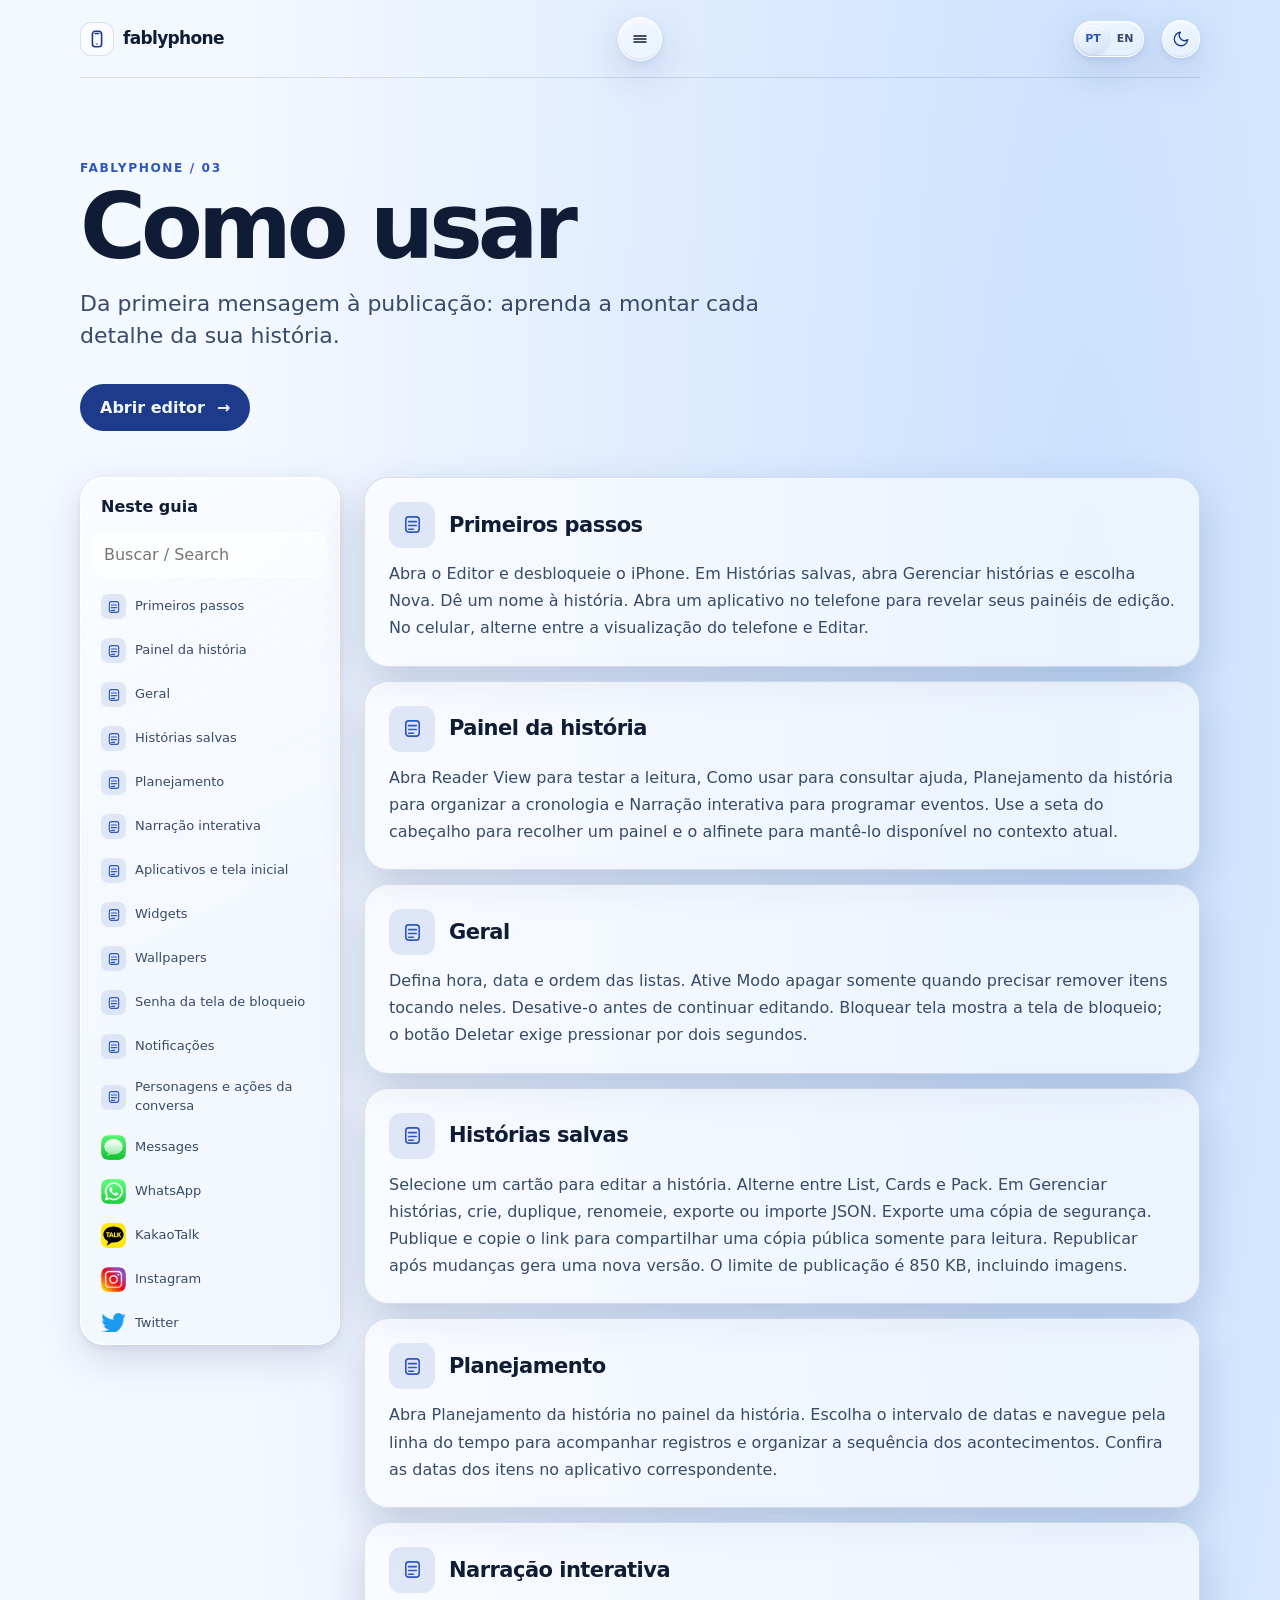
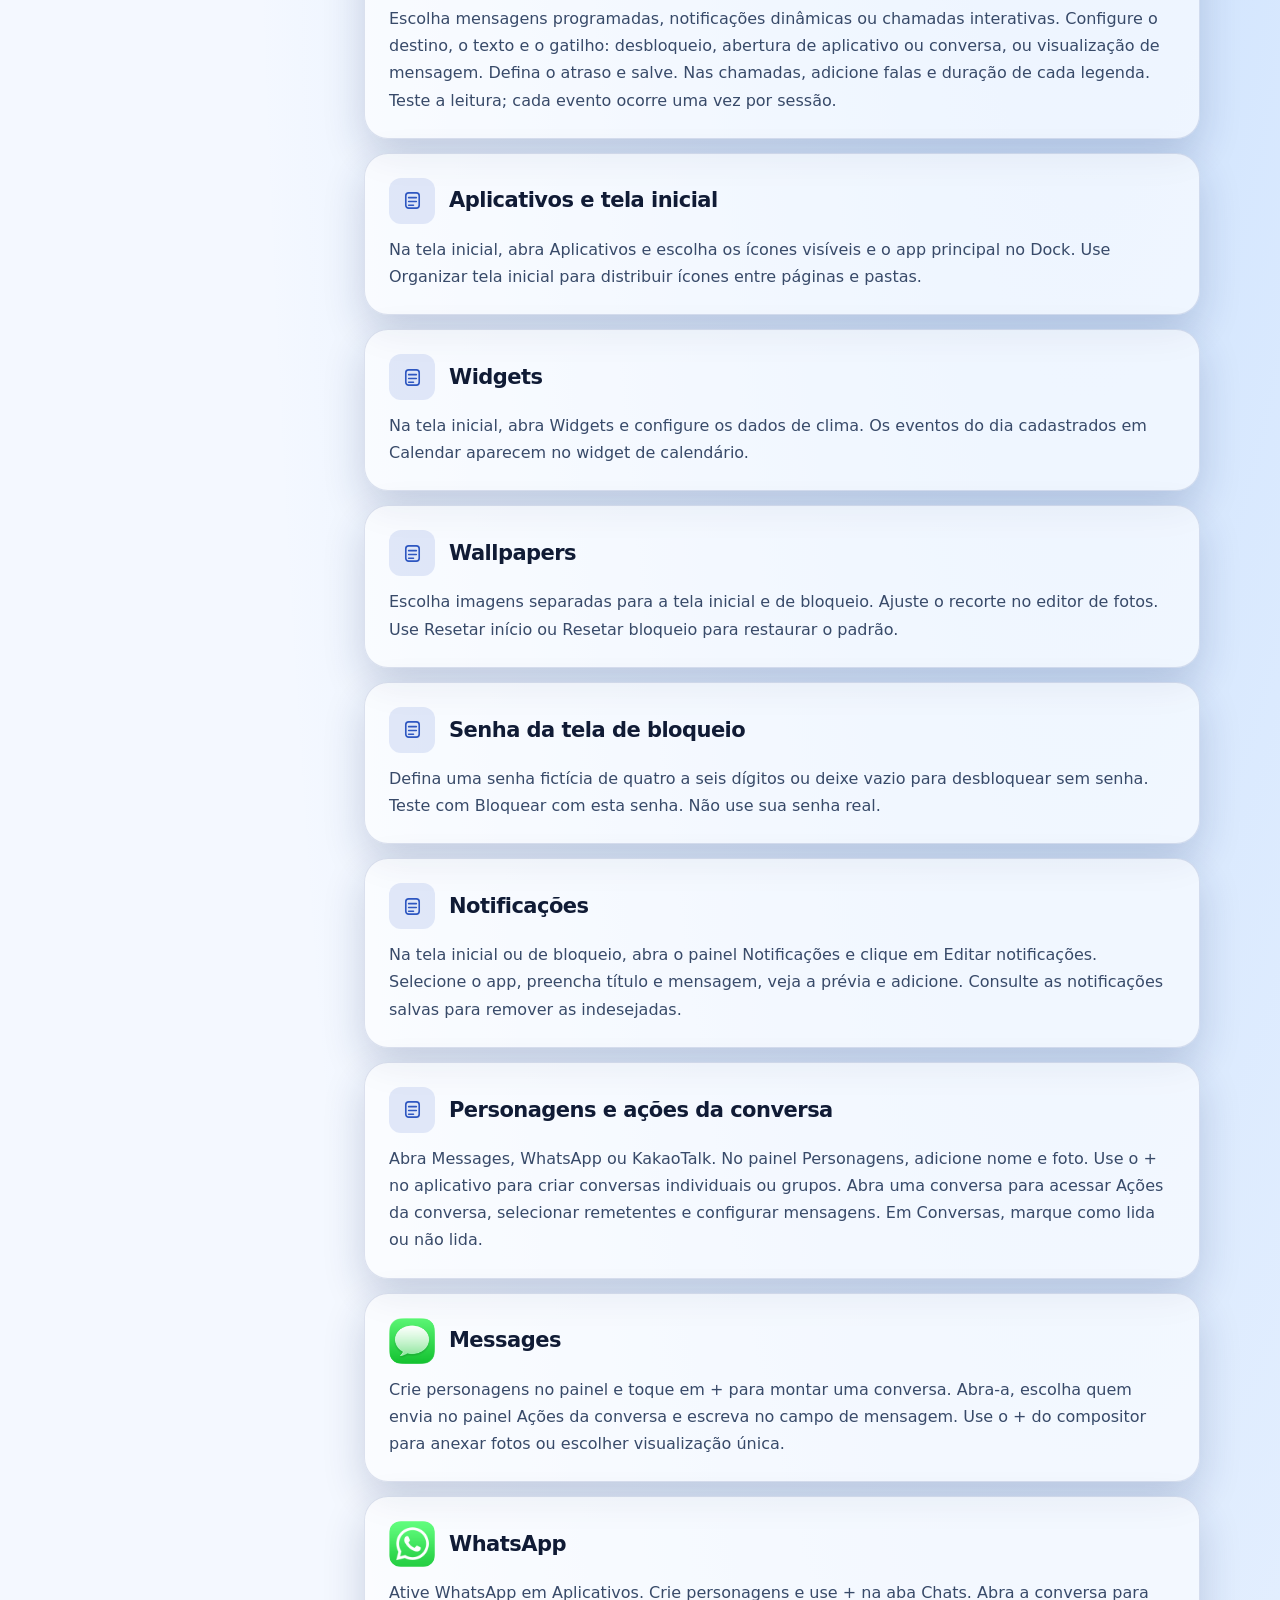
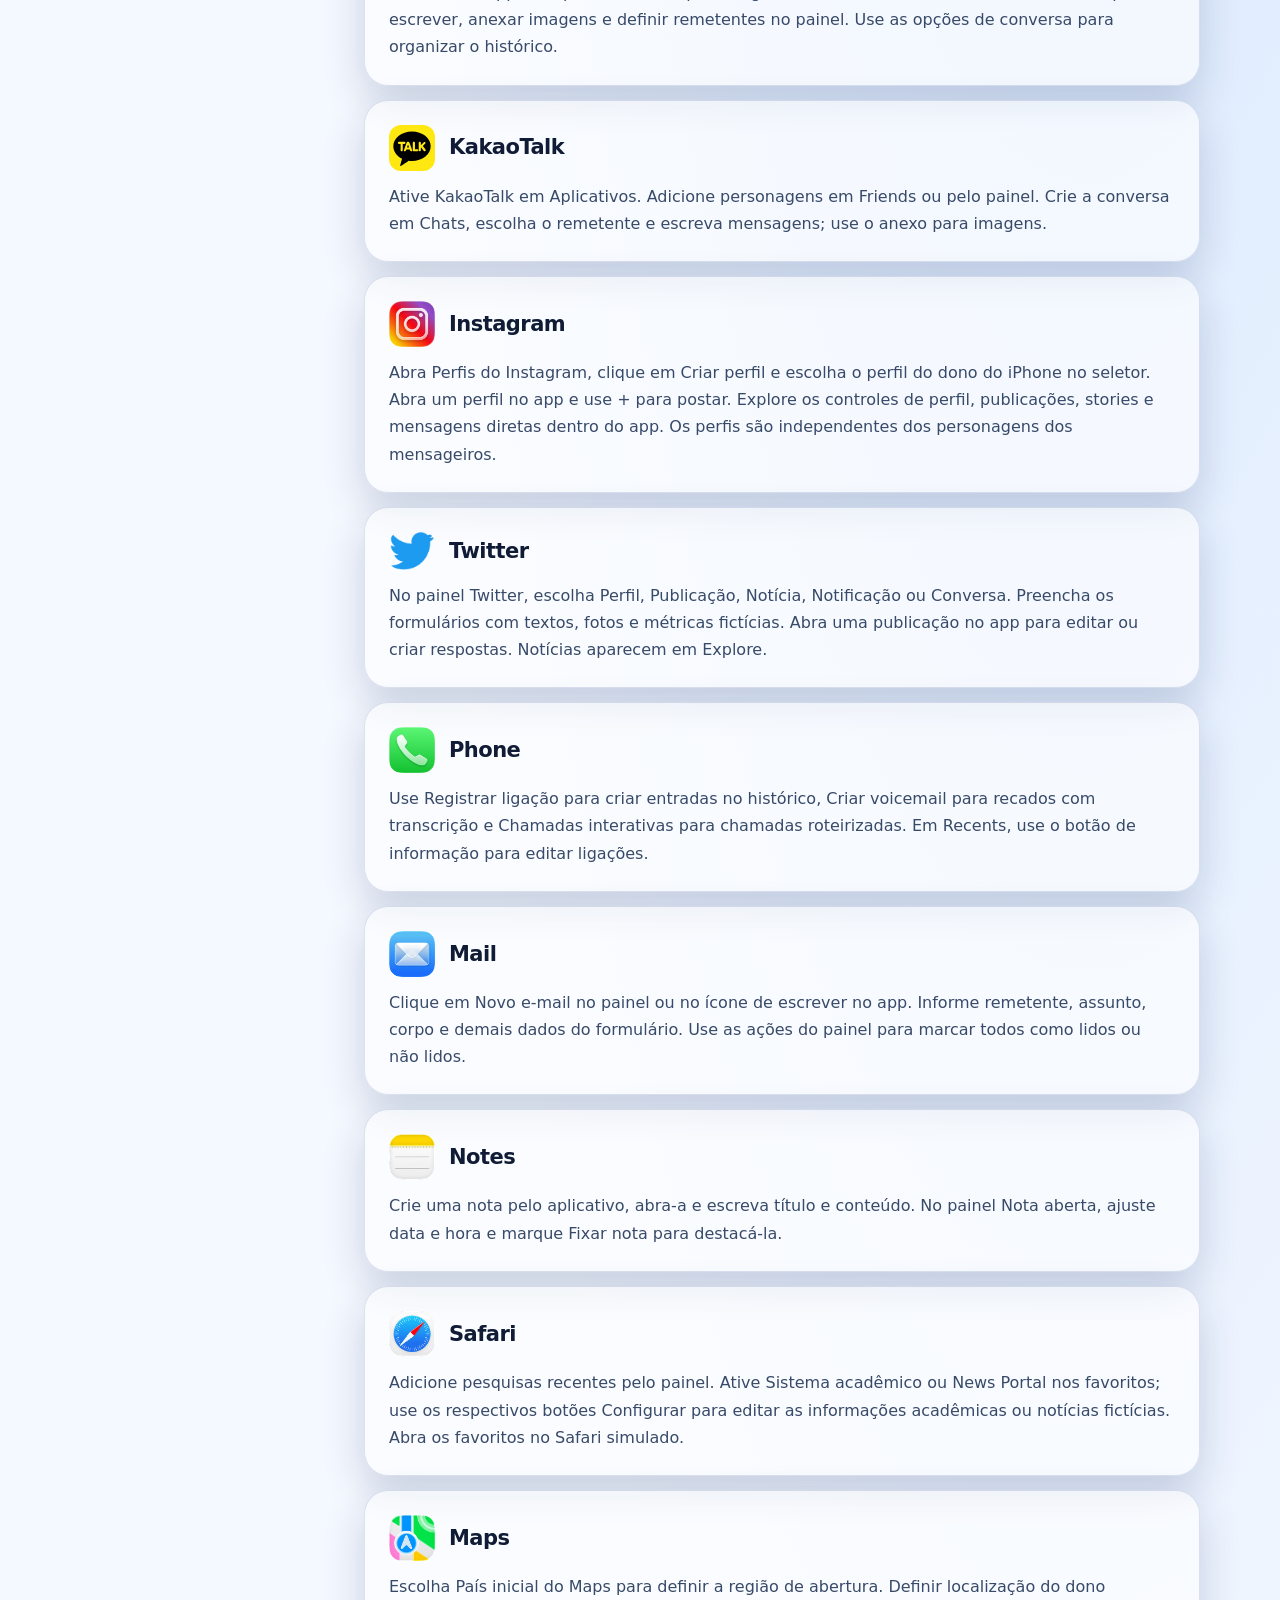
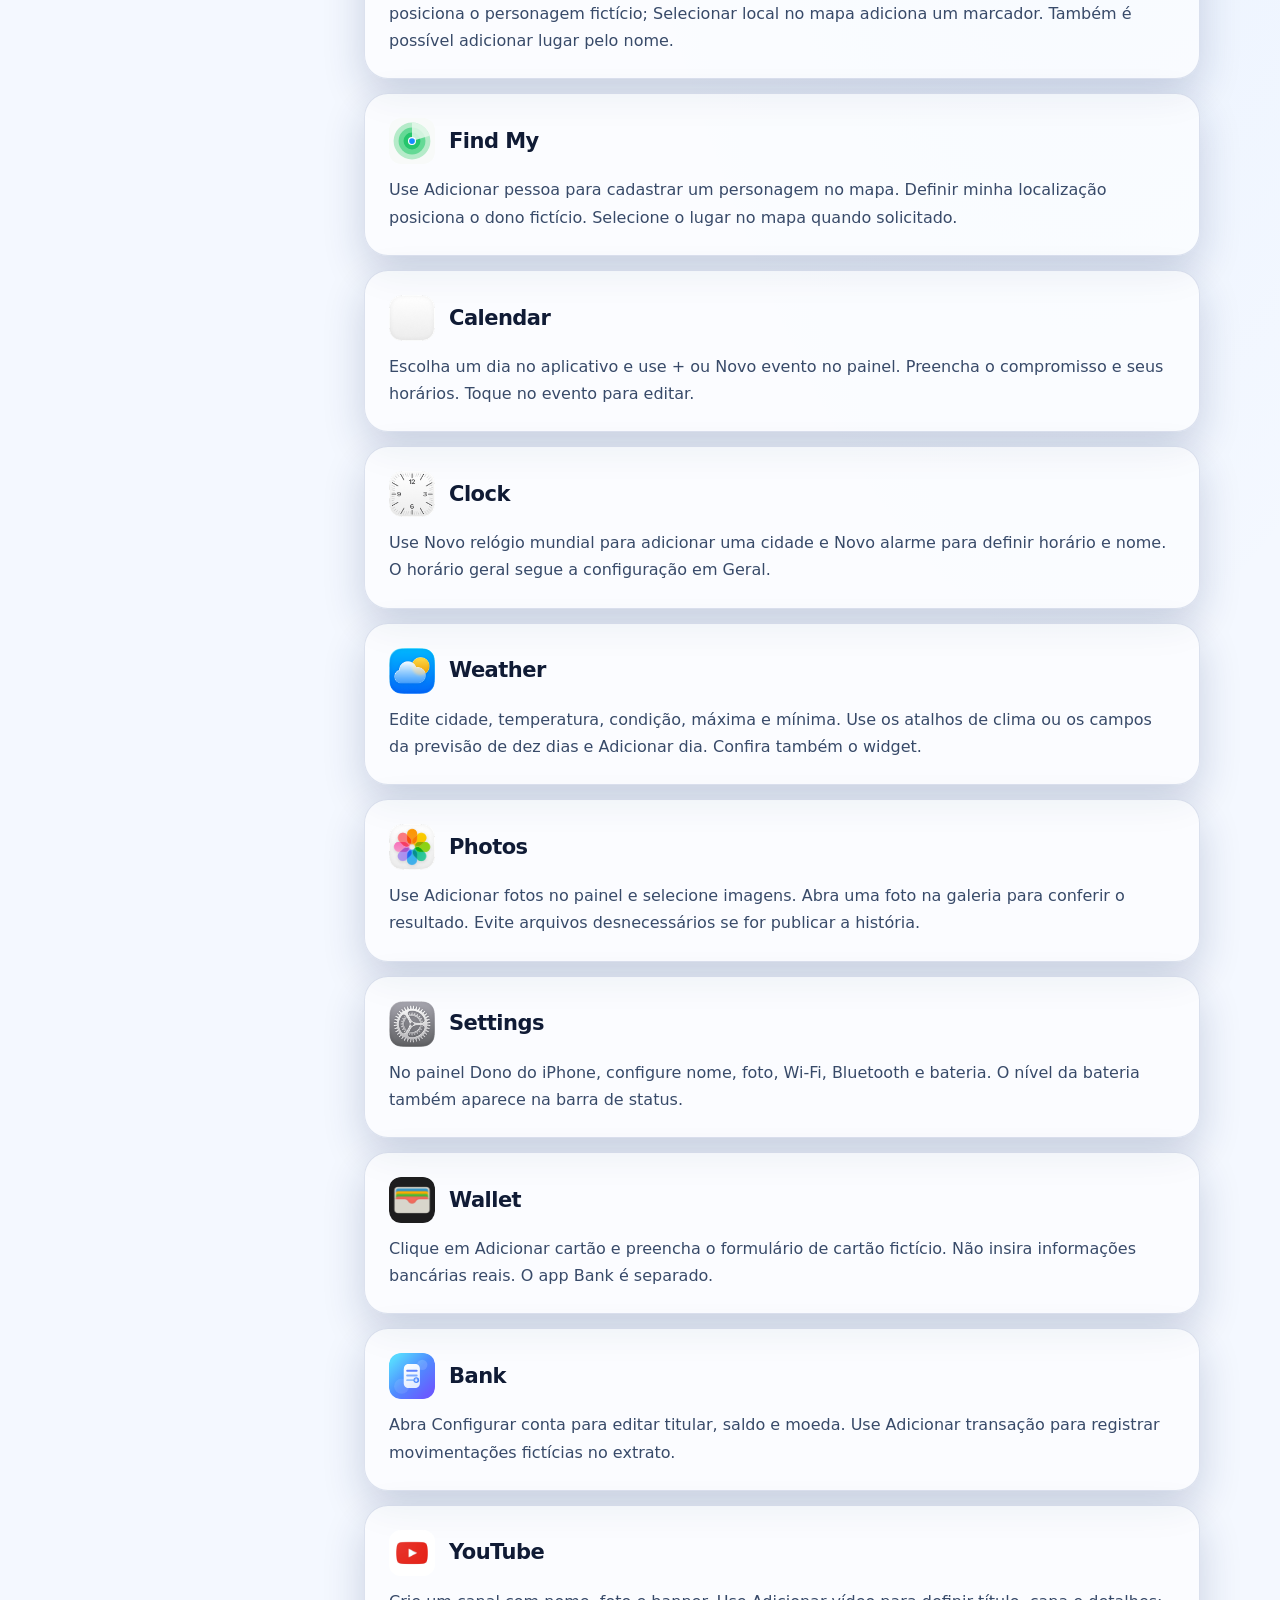
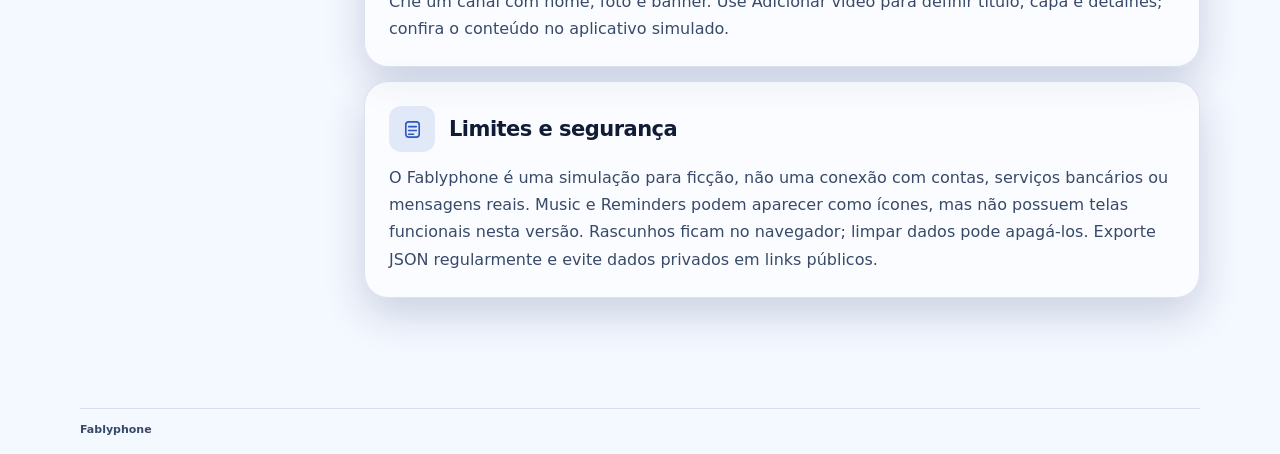
==== commit 971e20e0: "refactor: organize project structure" ====
--- a/como-usar.html
+++ b/como-usar.html
@@ -5,19 +5,19 @@
   <meta name="viewport" content="width=device-width, initial-scale=1, viewport-fit=cover">
   <title>Como usar — Fablyphone</title>
   <script>try { document.documentElement.dataset.theme = localStorage.getItem('fablyphone:landing-theme') === 'dark' ? 'dark' : 'light'; } catch {}</script>
-  <link rel="stylesheet" href="landing.css">
-  <link rel="stylesheet" href="site-language.css">
-  <link rel="stylesheet" href="theme-toggle.css">
-  <link rel="stylesheet" href="site-menu.css">
-  <link rel="stylesheet" href="site-topic.css">
-  <script src="site-language.js"></script>
-  <script src="site-menu.js" defer></script>
-  <script src="theme-toggle.js" defer></script>
-  <script src="site-topic.js" defer></script>
+  <link rel="stylesheet" href="css/landing.css">
+  <link rel="stylesheet" href="css/site-language.css">
+  <link rel="stylesheet" href="css/theme-toggle.css">
+  <link rel="stylesheet" href="css/site-menu.css">
+  <link rel="stylesheet" href="css/site-topic.css">
+  <script src="js/site-language.js"></script>
+  <script src="js/site-menu.js" defer></script>
+  <script src="js/theme-toggle.js" defer></script>
+  <script src="js/site-topic.js" defer></script>
 </head>
 <body class="topic-page" data-title-en="How to use">
   <header class="site-head">
-    <a class="brand" href="./" data-keep-language><span class="brand-mark" aria-hidden="true"><svg viewBox="0 0 24 24" fill="none"><rect x="7" y="3.5" width="10" height="17" rx="3"/><path d="M10 6h4m-2 11.5h.01"/></svg></span>fablyphone</a>
+    <a class="brand" href="././" data-keep-language><span class="brand-mark" aria-hidden="true"><svg viewBox="0 0 24 24" fill="none"><rect x="7" y="3.5" width="10" height="17" rx="3"/><path d="M10 6h4m-2 11.5h.01"/></svg></span>fablyphone</a>
     <div class="site-head-controls" data-topic-controls><span data-site-menu-slot></span></div>
   </header>
   <main class="topic-main">
--- a/css/landing.css
+++ b/css/landing.css
@@ -0,0 +1,443 @@
+@font-face {
+  font-family: "Roboto Flex";
+  src: url("../assets/roboto-flex-latin.woff2") format("woff2");
+  font-style: normal;
+  font-weight: 100 1000;
+  font-stretch: 25% 151%;
+  font-display: swap;
+}
+
+:root {
+  color-scheme: light;
+  --paper: #f4f8ff;
+  --ink: #101b35;
+  --sub: #384a69;
+  --muted: #506181;
+  --border: #1e3a8a24;
+  --glass: #ffffff9c;
+  --accent: #1e3a8a;
+  --accent-bright: #2e57c1;
+  --aurora: #60a5fa48;
+  --aurora-secondary: #1e3a8a12;
+  --rail-wash: #ffffff35;
+  --shadow: #172b6230;
+  font-family: "Roboto Flex", system-ui, sans-serif;
+}
+:root[data-theme="dark"] {
+  color-scheme: dark;
+  --paper: #090f22;
+  --ink: #f6f8ff;
+  --sub: #c1d0eb;
+  --muted: #afc0e2;
+  --border: #a8c3ff33;
+  --glass: #15203cbe;
+  --accent: #c7d8ff;
+  --accent-bright: #86b4ff;
+  --aurora: #60a5fa36;
+  --aurora-secondary: #1e3a8a80;
+  --rail-wash: #0d173a51;
+  --shadow: #0006;
+}
+*, *::before, *::after { box-sizing: border-box; }
+html { background: var(--paper); scroll-behavior: smooth; }
+body { margin: 0; position: relative; isolation: isolate; color: var(--ink); line-height: 1.45; }
+html, body { -webkit-user-select: none; user-select: none; }
+::selection { background: transparent; color: inherit; }
+button, a { -webkit-tap-highlight-color: transparent; }
+button { color: inherit; font: inherit; cursor: pointer; }
+a { color: inherit; text-decoration: none; }
+a:focus-visible, button:focus-visible, .card-swap:focus-visible { outline: 2px solid var(--accent-bright); outline-offset: 4px; }
+svg { display: block; }
+
+html[data-landing-intro] { overflow: hidden; }
+html[data-landing-intro] body > :is(header, main, footer) { visibility: hidden; }
+.landing-intro {
+  display: none;
+  position: fixed;
+  inset: 0;
+  z-index: 100;
+  place-items: center;
+  overflow: hidden;
+  background:
+    radial-gradient(ellipse at 68% 35%, var(--aurora), transparent 63%),
+    radial-gradient(ellipse at 17% 79%, var(--aurora-secondary), transparent 57%),
+    var(--paper);
+  transition: opacity .28s ease;
+}
+html[data-landing-intro] .landing-intro, .landing-intro.is-leaving { display: grid; }
+.landing-intro.is-leaving { opacity: 0; pointer-events: none; }
+.landing-intro-mark {
+  width: min(78vw, 510px);
+  height: auto;
+  color: var(--accent-bright);
+  fill: currentColor;
+  transform: translateY(-.5rem);
+  transition: color .25s ease, transform .28s ease;
+}
+.landing-intro.is-formed .landing-intro-mark { color: var(--ink); }
+.landing-intro.is-leaving .landing-intro-mark { transform: translateY(-.85rem); }
+
+.scanner { position: absolute; z-index: -1; inset: 0 0 auto; height: min(100%, 930px); overflow: hidden; pointer-events: none; }
+.scanner::before, .scanner::after, .scanner canvas { position: absolute; inset: 0; width: 100%; height: 100%; }
+.scanner::before {
+  content: "";
+  background: radial-gradient(ellipse at 76% 40%,var(--aurora),transparent 58%),
+    radial-gradient(ellipse at 0% 59%,var(--aurora-secondary),transparent 52%);
+}
+.scanner::after {
+  content: "";
+  background: radial-gradient(ellipse at 50% 21%,var(--paper) 0%,transparent 52%),
+    linear-gradient(to bottom,transparent 62%,var(--paper) 100%);
+  opacity: .83;
+}
+.site-head, .site-foot { width: min(1120px,calc(100% - 64px)); margin-inline: auto; display: flex; align-items: center; justify-content: space-between; }
+.site-head { position: relative; min-height: 78px; border-bottom: 1px solid var(--border); }
+.site-head [data-site-menu-slot] {
+  position: absolute;
+  top: 50%;
+  left: 50%;
+  transform: translate(-50%, -50%);
+}
+.brand { display: inline-flex; align-items: center; gap: 9px; font-size: 17px; font-weight: 780; letter-spacing: -.04em; }
+.brand-mark { display: grid; place-items: center; width: 34px; height: 34px; border-radius: 11px; background: var(--glass); color: var(--accent); border: 1px solid var(--border); }
+.brand-mark svg { width: 22px; height: 22px; }
+.brand-mark svg, .call-slider svg, .mini-share-icon svg {
+  stroke: currentColor; stroke-width: 1.75; stroke-linecap: round; stroke-linejoin: round;
+}
+.site-head nav { display: flex; align-items: center; gap: 22px; font-size: 13px; color: var(--sub); font-weight: 600; }
+.site-head-controls { display: flex; align-items: center; gap: clamp(9px,2vw,18px); }
+.theme-toggle {
+  display: grid; place-items: center; padding: 0; width: 38px; height: 38px; flex: none; border-radius: 50%;
+  background: var(--glass); border: 1px solid var(--border); color: var(--accent);
+}
+.theme-toggle:hover { box-shadow: 0 3px 14px var(--shadow); }
+.theme-toggle svg { width: 18px; height: 18px; }
+
+.hero { text-align: center; padding: clamp(34px,4.6vw,60px) 18px clamp(16px,2.2vw,24px); }
+.pressure {
+  margin: 0 auto 3px;
+  width: min(875px,100%);
+  font-size: clamp(43px,14vw,151px);
+  font-weight: 570; font-stretch: 92%; line-height: .97; letter-spacing: -.032em;
+  text-transform: uppercase;
+  white-space: nowrap;
+}
+.pressure.is-reactive { display: flex; align-items: baseline; justify-content: space-between; }
+.pressure span { display: inline-block; font-variation-settings: "wght" var(--weight,570), "wdth" var(--width,92); }
+.hero-copy {
+  margin: 16px auto 0; max-width: min(100%,26ch);
+  font-size: clamp(23px,4.2vw,46px); font-weight: 790; font-stretch: 94%;
+  line-height: 1.12; letter-spacing: -.038em; color: var(--ink); text-wrap: balance;
+}
+.ghost-display { display: grid; }
+.ghost-display > span { grid-area: 1 / 1; }
+.ghost-reserve { visibility: hidden; pointer-events: none; }
+.ghost-completion { color: var(--accent-bright); opacity: .45; }
+.ghost-caret { position: relative; }
+.ghost-caret::after {
+  content: ""; position: absolute; bottom: .02em; left: 0; width: 2px; height: .98em;
+  border-radius: 2px; background: var(--accent-bright); animation: ghost-blink .88s step-end infinite;
+}
+@keyframes ghost-blink { 55% { opacity: 0; } }
+
+.app-arc {
+  width: min(820px,calc(100% - 40px)); margin: clamp(40px,7vw,96px) auto 0;
+  display: grid; grid-template-columns: minmax(0,1.25fr) minmax(0,.85fr);
+  align-items: center; gap: clamp(18px,4vw,58px); isolation: isolate; touch-action: pan-y pinch-zoom;
+}
+.arc-display { grid-area: 1 / 1; min-width: 0; }
+.arc-hint { grid-column: 1 / -1; text-align: center; color: var(--muted); font-size: 12px; margin: 0; }
+.arc-touch-hint { display: none; }
+@media (pointer: coarse) {
+  .arc-wheel-hint { display: none; }
+  .arc-touch-hint { display: inline; }
+}
+.arc-preview {
+  --arc-light: #dda694;
+  --arc-deep: #493354;
+  position: relative; min-height: clamp(340px,38vw,450px); overflow: hidden;
+  border-radius: 19px; background: linear-gradient(145deg,var(--arc-deep) 4%,var(--arc-light));
+  border: 1px solid #fff3; color: #fff; box-shadow: 0 24px 58px -26px var(--shadow);
+}
+.arc-messages { --arc-light: #428bca; --arc-deep: #122d60; }
+.arc-phone { --arc-light: #53a49a; --arc-deep: #182d45; }
+.arc-notes { --arc-light: #d99f45; --arc-deep: #53341c; }
+.arc-safari { --arc-light: #727fb8; --arc-deep: #292f5b; }
+.arc-copy { padding: clamp(17px,3vw,30px); position: relative; z-index: 1; background: linear-gradient(#13142142,transparent); }
+.arc-copy > span { font-size: 10px; font-weight: 710; letter-spacing: .15em; }
+.arc-copy h2 { font-size: clamp(24px,3.8vw,38px); max-width: 17ch; margin: 4px 0 7px; line-height: 1.04; letter-spacing: -.045em; }
+.arc-copy p { margin: 0; max-width: 31ch; font-size: clamp(12px,1.5vw,14px); }
+.arc-art { position: absolute; inset: 48% 0 0; display: grid; place-items: start center; padding: 11px 16px; }
+.arc-profile { overflow: hidden; mask-image: linear-gradient(transparent,#000 12%); }
+.arc-profile img {
+  display: block; width: min(71%,260px); height: auto; border: 1px solid #fff9; border-radius: 13px;
+  transform: rotate(-6deg) translateY(-21%); box-shadow: 0 12px 42px #1c162b74;
+}
+.arc-chat, .arc-call, .arc-note, .arc-news {
+  width: min(100%,260px); border-radius: 16px; padding: 15px;
+  color: #152139; background: #f8fbff; box-shadow: 0 12px 42px #101b3565; font-size: 13px;
+}
+.arc-chat header { display: flex; align-items: center; gap: 7px; font-weight: 760; padding-bottom: 6px; border-bottom: 1px solid #dbe6f2; }
+.arc-chat header i { border-radius: 50%; background: #335f9e; color: #fff; font-style: normal; width: 26px; height: 26px; display: grid; place-items: center; }
+.arc-chat p { width: fit-content; background: #e9eef4; border-radius: 12px; padding: 5px 9px; margin: 5px 0; }
+.arc-chat p:nth-of-type(2) { margin-left: auto; background: #255dcc; color: #fff; }
+.arc-call { background: #101f34; color: #fff; text-align: center; display: grid; gap: 2px; }
+.arc-call strong { font-size: 27px; }
+.arc-call div { display: flex; justify-content: space-evenly; padding-top: 10px; }
+.arc-call i { width: 33px; height: 33px; display: grid; place-items: center; background: #b82b48; border-radius: 50%; font-size: 20px; font-style: normal; }
+.arc-call img { width: 100%; border-radius: inherit; }
+.arc-note { display: grid; gap: 5px; background: #fff8e6; }
+.arc-note small { color: #7c4a12; }
+.arc-note p { margin: 0; }
+.arc-news { display: grid; gap: 5px; text-align: center; }
+.arc-news small { color: #475677; border-radius: 8px; background: #e7ebfa; padding: 4px; }
+.arc-news b { font-size: 10px; letter-spacing: .14em; }
+.arc-news strong { font: 700 20px Georgia,serif; }
+.arc-news span { font-size: 10px; }
+.arc-list { grid-area: 1 / 2; position: relative; --arc-step: clamp(52px,6vw,83px); --arc-bend: 12px; --arc-turn: 12deg; }
+.arc-enhanced .arc-list { height: clamp(320px,38vw,430px); }
+.arc-app {
+  display: flex; gap: 10px; align-items: center; padding: 7px 8px; border: 0; background: transparent;
+  color: var(--sub); font-size: clamp(18px,3vw,35px); font-weight: 750; letter-spacing: -.045em;
+  line-height: 1.05; text-align: left; border-radius: 9px;
+}
+.arc-app img { width: .92em; height: .92em; border-radius: 23%; flex: none; }
+.arc-app[aria-pressed="true"] { color: var(--accent-bright); }
+.arc-app:hover { color: var(--accent-bright); }
+.arc-enhanced .arc-app {
+  position: absolute; left: 0; top: 50%; opacity: var(--arc-opacity,1);
+  translate: calc(var(--arc-x,0) * var(--arc-bend)) calc(-50% + var(--arc-slot,0) * var(--arc-step));
+  rotate: calc(var(--arc-slot,0) * var(--arc-turn));
+  transform-origin: left center;
+}
+.arc-enhanced .arc-app:hover, .arc-enhanced .arc-app:focus-visible { opacity: 1; }
+.arc-enhanced .arc-app[aria-pressed="true"]::before {
+  content: ""; position: absolute; left: -8px; width: 5px; height: 5px;
+  border-right: 2px solid currentColor; border-top: 2px solid currentColor; rotate: 45deg;
+}
+@media (prefers-reduced-motion: no-preference) {
+  .arc-enhanced .arc-app:not(.arc-jump) { transition: translate .43s cubic-bezier(.2,.8,.25,1),rotate .43s cubic-bezier(.2,.8,.25,1),opacity .35s,color .25s; }
+  .arc-enhanced .arc-preview:not([hidden]) { animation: arc-preview-in .4s ease-out both; }
+}
+@keyframes arc-preview-in { from { opacity: .45; transform: translateY(8px) scale(.985); } to { opacity: 1; transform: none; } }
+
+@media (max-width: 700px), (pointer: coarse) and (max-width: 900px) {
+  .app-arc {
+    grid-template-columns: minmax(0,1fr); width: min(520px,calc(100% - 28px));
+    margin-top: clamp(22px,5vw,42px); gap: 12px; touch-action: auto;
+  }
+  .arc-display {
+    grid-area: 1 / 1; display: flex; gap: 10px; overflow-x: auto; overflow-y: hidden;
+    scroll-snap-type: x mandatory; overscroll-behavior-x: contain; scrollbar-width: none;
+    border-radius: 18px; touch-action: auto;
+  }
+  .arc-display::-webkit-scrollbar { display: none; }
+  .arc-enhanced .arc-display::after { content: ""; flex: 0 0 14px; }
+  .arc-preview:not([hidden]) {
+    display: flex; flex-direction: column; flex: 0 0 100%; min-width: 0; min-height: 316px;
+    scroll-snap-align: start; scroll-snap-stop: always; box-shadow: none;
+  }
+  .arc-enhanced .arc-preview:not([hidden]) { flex-basis: calc(100% - 24px); animation: none; }
+  .arc-copy { padding: 17px 16px 11px; }
+  .arc-art { position: relative; inset: auto; margin-top: auto; padding: 8px 14px 16px; }
+  .arc-profile { height: 175px; }
+  .arc-profile img { transform: rotate(-5deg) translateY(-18%); }
+  .arc-list, .arc-enhanced .arc-list {
+    grid-area: 2 / 1; display: grid; grid-template-columns: repeat(5,minmax(0,1fr)); gap: 3px; width: 100%; height: auto;
+  }
+  .arc-app, .arc-enhanced .arc-app {
+    position: static; display: flex; flex-direction: column; justify-content: center; gap: 5px;
+    padding: 6px 1px; min-width: 0; min-height: 49px; font-size: clamp(9px,2.6vw,12px);
+    font-weight: 700; letter-spacing: -.025em; text-align: center;
+    rotate: none; translate: none; opacity: 1; transition: none;
+  }
+  .arc-app img { width: 21px; height: 21px; }
+  .arc-enhanced .arc-app[aria-pressed="true"] { background: var(--glass); box-shadow: inset 0 0 0 1px var(--border); }
+  .arc-enhanced .arc-app[aria-pressed="true"]::before { display: none; }
+  .arc-wheel-hint { display: none; }
+  .arc-touch-hint { display: inline; }
+}
+.landing-manifesto { padding: clamp(74px,11vw,150px) 16px clamp(62px,9vw,118px); text-align: center; }
+.landing-manifesto h2 {
+  margin: 0 auto; font-size: clamp(27px,6vw,76px);
+  font-weight: 735; letter-spacing: -.06em; line-height: 1.08;
+}
+.stagger-line { display: block; text-wrap: balance; }
+.stagger-line + .stagger-line { margin-top: .14em; }
+.stagger-line:last-child { color: var(--accent-bright); }
+.stagger-word { display: inline-block; white-space: nowrap; }
+
+@media (prefers-reduced-motion: no-preference) {
+  .stagger-pending .stagger-word { opacity: 0; }
+  .stagger-in .stagger-word { animation: stagger-rise .63s cubic-bezier(.2,.8,.28,1) var(--stagger-at) both; }
+}
+@keyframes stagger-rise {
+  from { opacity: 0; transform: translateY(.65em) rotate(3deg); filter: blur(3px); }
+  to { opacity: 1; transform: none; filter: none; }
+}
+
+.tools { position: relative; width: min(1040px,100%); margin: 0 auto; scroll-margin-top: 14px; }
+.card-swap {
+  --swap-tile: linear-gradient(180deg,#ffffff 0%,#f6f6f8 100%);
+  --swap-tile-edge: rgba(24,24,27,.08);
+  --swap-tile-highlight: #ffffff;
+  --swap-shadow: 0 30px 60px -28px rgba(24,24,27,.35),0 10px 24px -14px rgba(24,24,27,.2);
+  --swap-media-edge: rgba(24,24,27,.06);
+  --swap-ink: #27272a;
+  --swap-badge: rgba(24,24,27,.05);
+  --swap-shade: #ffffff;
+  position: relative; width: min(100%,760px); height: clamp(280px,38vh,350px);
+  margin: 0 auto; overflow: hidden; outline: none; touch-action: pan-y;
+  -webkit-tap-highlight-color: transparent;
+}
+[data-theme="dark"] .card-swap {
+  --swap-tile: linear-gradient(180deg,#3a3644 0%,#27242f 100%);
+  --swap-tile-edge: rgba(255,255,255,.07);
+  --swap-tile-highlight: rgba(255,255,255,.12);
+  --swap-shadow: 0 30px 60px -24px rgba(0,0,0,.8),0 10px 24px -12px rgba(0,0,0,.55);
+  --swap-media-edge: rgba(255,255,255,.06);
+  --swap-ink: #f4f4f5;
+  --swap-badge: rgba(255,255,255,.08);
+  --swap-shade: #100e15;
+}
+.card-swap-sizer { max-height: 100%; overflow: hidden; pointer-events: none; }
+.card-swap-sizer > span { display: block; width: 100%; max-width: var(--swap-stage-w); aspect-ratio: var(--swap-ratio); }
+.card-swap-stage {
+  position: absolute; top: 50%; left: 50%;
+  width: var(--swap-stage-w); height: var(--swap-stage-h);
+  perspective: 900px; transform: translate(-50%,-50%);
+  pointer-events: none;
+}
+.card-swap-slot {
+  position: absolute; top: var(--swap-oy); left: var(--swap-ox);
+  width: var(--swap-w); height: var(--swap-h);
+  margin: calc(var(--swap-h) / -2) 0 0 calc(var(--swap-w) / -2);
+  border-radius: var(--swap-radius); overflow: hidden; isolation: isolate;
+  box-shadow: var(--swap-shadow); pointer-events: auto;
+  user-select: none; -webkit-user-select: none; touch-action: pan-y;
+  backface-visibility: hidden; -webkit-backface-visibility: hidden;
+}
+.card-swap:focus-visible .card-swap-slot[data-front] { outline: 2px solid var(--swap-ink); outline-offset: 3px; }
+.card-swap:not(.is-ready) .card-swap-slot:not(:first-child) { display: none; }
+.card-swap-shade { position: absolute; inset: 0; z-index: 3; border-radius: inherit; background: var(--swap-shade); opacity: 0; pointer-events: none; }
+.card-swap-card {
+  position: relative; display: flex; flex-direction: column; gap: 6px;
+  width: 100%; height: 100%; box-sizing: border-box; padding: 6px;
+  overflow: hidden; isolation: isolate; border: 0; border-radius: inherit;
+  background: var(--swap-tile); color: var(--swap-ink); font: inherit; text-align: left; cursor: inherit;
+}
+.card-swap-card-rim {
+  position: absolute; inset: 0; z-index: 2; border-radius: inherit;
+  box-shadow: inset 0 0 0 1px var(--swap-tile-edge),inset 0 1px 0 var(--swap-tile-highlight);
+  pointer-events: none;
+}
+.card-swap-head { display: flex; flex: none; align-items: center; gap: 10px; min-width: 0; height: 30px; padding: 0 6px; }
+.card-swap-icon { display: grid; flex: none; place-items: center; width: 24px; height: 24px; border-radius: 50%; background: var(--swap-badge); }
+.card-swap-icon img { display: block; width: 18px; height: 18px; border-radius: 5px; }
+.card-swap-title { overflow: hidden; font-size: 14px; font-weight: 500; line-height: 1.2; letter-spacing: -.01em; text-overflow: ellipsis; white-space: nowrap; }
+.card-swap-media {
+  position: relative; display: block; flex: 1; min-height: 0; overflow: hidden;
+  border-radius: max(0px,calc(var(--swap-radius) - 6px)); background: var(--swap-badge); color: #14243d;
+}
+.card-swap-media::before { position: absolute; inset: 0; z-index: 0; content: ""; background: linear-gradient(140deg,#fff3,transparent 55%); pointer-events: none; }
+.card-swap-media::after { position: absolute; inset: 0; z-index: 2; content: ""; border-radius: inherit; box-shadow: inset 0 0 0 1px var(--swap-media-edge); pointer-events: none; }
+.card-swap-media img { pointer-events: none; -webkit-user-drag: none; }
+.card-profiles .card-swap-media { background: radial-gradient(ellipse at 63% 39%,#fba691,#a54d7a 55%,#45254e); }
+.card-messages .card-swap-media { background: radial-gradient(ellipse at 77% 19%,#a6d5fe,#548adb 50%,#284582); }
+.card-calls .card-swap-media { background: radial-gradient(ellipse at 42% 24%,#8ca6e9,#435f9f 57%,#1d295a); }
+.card-notices .card-swap-media { background: radial-gradient(ellipse at 60% 23%,#aed9d9,#3f8b91 58%,#285164); }
+.card-share .card-swap-media { background: radial-gradient(ellipse at 58% 12%,#a6b2f3,#625bb3 58%,#34316b); }
+
+.mini-social,.mini-messages,.mini-call,.mini-notices,.mini-share {
+  position: absolute; left: 50%; top: 49%; display: grid; width: 55%; height: 79%;
+  border-radius: 15px; box-shadow: 0 10px 28px #10162e40;
+  transform: translate(-50%,-50%); font-size: 17px;
+}
+.mini-social { background: #fffcfa; padding: 9px; transform: translate(-50%,-50%) rotate(-8deg); align-content: start; gap: 6px; }
+.mini-social-top,.mini-account { display: flex; align-items: center; gap: 6px; }
+.mini-social-top img,.mini-notice img { width: 18px; height: 18px; border-radius: 5px; }
+.mini-account i { width: 21px; height: 21px; border-radius: 50%; background: linear-gradient(150deg,#df8f86,#753e72); }
+.mini-account small,.mini-notice small { display: block; opacity: .72; }
+.mini-instagrid { display: grid; grid-template-columns: repeat(3,1fr); gap: 2px; }
+.mini-instagrid i { aspect-ratio: 1; background: linear-gradient(140deg,#dea67c,#f6d8bd); border-radius: 3px; }
+.mini-instagrid i:nth-child(2) { background: linear-gradient(150deg,#d2929a,#663d6e); }
+.mini-instagrid i:nth-child(3) { background: linear-gradient(155deg,#ad87b6,#dce5f9); }
+.mini-messages { background: #f8fbff; border: 1px solid #fff; padding: 11px 12px; align-content: space-between; }
+.mini-chat-top { display: flex; align-items: center; justify-content: center; gap: 4px; }
+.mini-chat-top i { display: grid; place-items: center; width: 15px; height: 15px; border-radius: 50%; background: #c0d5f4; font-style: normal; }
+.bubble { justify-self: start; border-radius: 7px 7px 7px 2px; padding: 2px 5px; background: #e7edf6; white-space: nowrap; }
+.bubble.mine { justify-self: end; border-radius: 7px 7px 2px 7px; background: #195fdc; color: #fff; }
+.mini-input { display: flex; justify-content: space-between; border: 1px solid #d8e2f5; color: #526581; border-radius: 9px; padding: 1px 5px; }
+.mini-call { color: #fff; background: linear-gradient(150deg,#8295d6,#344985); text-align: center; padding: 13px 9px 9px; align-items: start; transform: translate(-50%,-50%) rotate(7deg); }
+.mini-call b { align-self: start; font-size: 34px; }
+.call-slider { align-self: end; margin-top: 5px; display: flex; align-items: center; justify-content: space-between; padding: 2px 7px; border-radius: 99px; border: 1px solid #fff6; background: #ffffff25; }
+.call-slider i { display: grid; place-items: center; width: 19px; height: 19px; background: #edfbff; color: #1b614c; border-radius: 50%; }
+.call-slider svg,.mini-share-icon svg { width: 13px; height: 13px; }
+.mini-notices { padding: 7px; gap: 4px; align-content: center; background: linear-gradient(150deg,#7db8cb,#366b8c); transform: translate(-50%,-50%) rotate(-5deg); }
+.mini-clock { color: white; text-align: center; font-size: 34px; line-height: 1; font-weight: 720; margin: 0 0 3px; }
+.mini-notice { display: flex; align-items: center; gap: 4px; padding: 3px 5px; border-radius: 6px; background: #ffffffc4; }
+.mini-share { background: #f4f0ff; padding: 7px; place-items: center; align-content: center; gap: 3px; transform: translate(-50%,-50%) rotate(6deg); }
+.mini-share-icon { display: grid; place-items: center; padding: 4px; border-radius: 7px; background: #dcd6ff; color: #3e2f94; }
+.mini-link { margin-top: 4px; padding: 2px 6px; border-radius: 7px; background: #5d50b0; color: #fff; }
+
+.sr-only { position: absolute; width: 1px; height: 1px; padding: 0; overflow: hidden; clip-path: inset(50%); white-space: nowrap; }
+.start { display: grid; justify-items: center; padding: clamp(54px,7vw,86px) 16px clamp(58px,8vw,94px); }
+/* Tactile rocker: recessed well, glass cap and illuminated bead. */
+.tactile-button {
+  display: inline-grid; width: min(100%, 254px); padding: 6px;
+  border-radius: 23px; perspective: 500px; touch-action: manipulation;
+  background: linear-gradient(155deg,#a7b9d8,#dce6f5 55%,#f9fbff);
+  border: 1px solid #9baec9; box-shadow: inset 0 3px 8px #253e7055, 0 12px 26px #233f7026, 0 1px 0 #fff;
+  -webkit-tap-highlight-color: transparent;
+}
+.tactile-cap {
+  position: relative; isolation: isolate; display: grid; grid-template-columns: 12px 1fr 20px; align-items: center; gap: 14px;
+  min-height: 59px; padding: 12px 18px; border-radius: 17px; color: #fff;
+  background: linear-gradient(180deg,#7198ec 0%,#436ed2 42%,#2549a3 100%);
+  border: 1px solid #ffffff70; font-size: 18px; font-weight: 720; text-align: center;
+  text-shadow: 0 1px 2px #18316b66;
+  box-shadow: inset 0 2px 2px #ffffff8c,inset 0 -3px 5px #152c7670,0 4px 0 #1b397e,0 7px 9px #1c397c66;
+  transform: translateY(-2px) rotateX(0deg); transform-origin: 50% 15%;
+  transition: transform .46s cubic-bezier(.25,1.35,.45,1),box-shadow .2s ease,filter .2s ease;
+}
+.tactile-cap::before { content: ""; position: absolute; inset: 2px 3px 48%; border-radius: 14px 14px 9px 9px; background: linear-gradient(#ffffff48,#ffffff08); pointer-events: none; z-index: -1; }
+.tactile-led { width: 10px; height: 10px; border-radius: 50%; background: radial-gradient(circle at 35% 25%,#e7f5ff,#7d9edb 55%,#2d4c90); box-shadow: inset 0 0 0 1px #17367155,0 1px 1px #ffffff55; transition: background .18s,box-shadow .18s; }
+.tactile-button:is(:hover,:focus-visible,.is-pressed) .tactile-led { background: radial-gradient(circle at 35% 25%,#fff,#a9e6ff 42%,#38bdf8 75%); box-shadow: 0 0 9px #7de2ff,0 0 18px #3acbff; }
+.tactile-button:is(:hover,:focus-visible) .tactile-cap { filter: brightness(1.06); }
+.tactile-button:is(:active,.is-pressed) .tactile-cap { transform: translateY(3px) rotateX(-12deg) scale(.985); box-shadow: inset 0 2px 4px #18316b55,inset 0 -1px 2px #ffffff24,0 1px 0 #1b397e; transition-duration: .13s; }
+:root[data-theme="dark"] .tactile-button { background: linear-gradient(155deg,#080f20,#253754 60%,#344865); border-color:#52698e; box-shadow: inset 0 3px 9px #0009,0 12px 26px #0005; }
+:root[data-theme="dark"] .tactile-cap { background: linear-gradient(180deg,#527fcf,#345cae 45%,#213d83); }
+.site-foot { border-top: 1px solid var(--border); color: var(--muted); padding: 13px 0 16px; font-size: 11px; gap: 9px; }
+.site-foot span:first-child { font-weight: 750; color: var(--sub); }
+
+@media (min-width: 601px) and (max-height: 820px) {
+  .site-head { min-height: 65px; }
+  .hero { padding-top: 38px; padding-bottom: 19px; }
+  .pressure { font-size: clamp(74px,13vw,127px); }
+  .card-swap { height: clamp(260px,38vh,320px); }
+}
+@media (min-width: 601px) and (max-height: 780px) {
+  .hero { padding-top: 24px; padding-bottom: 14px; }
+}
+@media (max-width: 600px) {
+  .site-head, .site-foot { width: calc(100% - 32px); }
+  .site-head { min-height: 62px; }
+  .site-head nav { gap: 12px; }
+  .theme-toggle { width: 34px; height: 34px; }
+  .card-swap { height: clamp(280px,88vw,380px); }
+  .hero { padding: 34px 12px 12px; }
+  .pressure { font-size: min(15.4vw,86px); }
+  .hero-copy { margin-top: 13px; }
+  .landing-manifesto { padding: 56px 15px 35px; }
+  .start { padding: 34px 14px 52px; }
+}
+@media (max-width: 350px) {
+  .site-head .brand { gap: 6px; font-size: 15px; }
+}
+@media (prefers-reduced-motion: reduce) {
+  html { scroll-behavior: auto; }
+  .pressure.is-reactive { display: block; }
+  .pressure span { font-variation-settings: "wght" 570, "wdth" 92; }
+  .tactile-cap, .tactile-led { transition: none; }
+  .tactile-button:is(:active,.is-pressed) .tactile-cap { transform: none; }
+}
--- a/css/site-language.css
+++ b/css/site-language.css
@@ -0,0 +1,30 @@
+.language-choice {
+  display: inline-flex;
+  flex: none;
+  align-items: center;
+  padding: 3px;
+  gap: 2px;
+  border-radius: 999px;
+  border: 1px solid var(--border,var(--ed-line));
+  background: var(--glass,var(--ed-glass));
+}
+.language-choice a {
+  display: grid;
+  place-items: center;
+  min-width: 30px;
+  min-height: 28px;
+  padding: 2px 5px;
+  border-radius: 999px;
+  color: var(--sub,var(--ed-sub));
+  font-size: 11px;
+  font-weight: 750;
+  text-decoration: none;
+}
+.language-choice a:is(:hover,[aria-current="true"]) {
+  background: var(--paper,var(--ed-paper));
+  color: var(--accent-bright,var(--ed-accent-bright));
+}
+.language-choice a:focus-visible {
+  outline: 2px solid var(--accent-bright,var(--ed-accent-bright));
+  outline-offset: 2px;
+}
--- a/css/theme-toggle.css
+++ b/css/theme-toggle.css
@@ -0,0 +1,42 @@
+.theme-switch {
+  position: relative;
+  display: grid;
+  place-items: center;
+  flex-shrink: 0;
+  line-height: 1;
+  transition: scale .22s cubic-bezier(.2,1.3,.4,1);
+}
+.theme-switch:active { scale: .97; }
+.theme-switch svg {
+  position: absolute;
+  inset: 0;
+  margin: auto;
+  width: 18px;
+  height: 18px;
+  pointer-events: none;
+  transform-origin: center;
+  fill: none;
+  stroke: currentColor;
+  stroke-width: 1.8;
+  stroke-linecap: round;
+  stroke-linejoin: round;
+}
+:root[data-theme-reveal]::view-transition-group(root) {
+  animation-duration: 400ms;
+}
+:root[data-theme-reveal]::view-transition-old(root),
+:root[data-theme-reveal]::view-transition-new(root) {
+  animation: none;
+  mix-blend-mode: normal;
+}
+:root[data-theme-reveal]::view-transition-new(root) {
+  animation: theme-reveal-circle 400ms ease-in-out both;
+}
+@keyframes theme-reveal-circle {
+  from { clip-path: circle(0% at var(--theme-reveal-origin)); }
+  to { clip-path: circle(var(--theme-reveal-radius) at var(--theme-reveal-origin)); }
+}
+@media (prefers-reduced-motion: reduce) {
+  .theme-switch { transition: none; }
+  .theme-switch:active { scale: 1; }
+}
--- a/css/site-menu.css
+++ b/css/site-menu.css
@@ -0,0 +1,189 @@
+html:not(.reader-mode) {
+  --nav-glass: rgba(244,248,255,.69);
+  --nav-glass-solid: #f4f8ff;
+  --nav-glass-edge: rgba(255,255,255,.88);
+  --nav-glass-shade: rgba(30,58,138,.14);
+  --nav-lens: rgba(255,255,255,.48);
+  --nav-lens-tint: rgba(79,125,221,.13);
+  --nav-glass-shadow: 0 14px 40px rgba(23,43,98,.15),0 3px 8px rgba(23,43,98,.08);
+}
+html[data-theme="dark"]:not(.reader-mode) {
+  --nav-glass: rgba(18,29,53,.76);
+  --nav-glass-solid: #17233f;
+  --nav-glass-edge: rgba(218,231,255,.23);
+  --nav-glass-shade: rgba(0,0,0,.42);
+  --nav-lens: rgba(171,198,255,.13);
+  --nav-lens-tint: rgba(112,157,255,.14);
+  --nav-glass-shadow: 0 18px 48px rgba(0,0,0,.38),0 3px 10px rgba(0,0,0,.22);
+}
+.site-menu-button,.site-menu-dialog {
+  --menu-ink: var(--ed-ink,var(--ink));
+  --menu-muted: var(--ed-muted,var(--muted));
+  --menu-accent: var(--ed-accent-bright,var(--accent-bright));
+  color: var(--menu-ink);
+}
+[data-site-menu-slot] { display: inline-flex; }
+.site-menu-button {
+  display: inline-grid;
+  place-items: center;
+  width: 44px;
+  height: 44px;
+  padding: 0;
+  border-radius: 50%;
+  cursor: pointer;
+}
+.site-menu-button svg,.site-menu-close svg { display: block; width: 16px; height: 16px; }
+.site-menu-button:hover,.site-menu-close:hover { color: var(--menu-accent); }
+.site-menu-editor { position: fixed; z-index: 82; top: max(16px,env(safe-area-inset-top)); right: max(16px,env(safe-area-inset-right)); }
+@media (max-width:760px) {
+  .site-menu-editor { display: none; }
+}
+@media (min-width:761px) and (max-width:1340px) {
+  body:has(> .site-menu-editor) #editor-panel-content { margin-top: 44px; top: 62px; }
+}
+@media (min-width:1280px) and (max-width:1690px) {
+  body:has(> .site-menu-editor) #editor-panel-content[data-two-columns] { margin-top: 44px; top: 62px; }
+}
+@media (min-width:761px) and (max-width:1690px) {
+  body:has(> .site-menu-editor) #editor-panel-content .panel-detail-stack { max-height: calc(100dvh - 92px); }
+}
+@media (max-width:350px) {
+  .site-head-controls { gap: 5px; }
+  .site-head-controls .language-choice a { min-width: 25px; }
+  .site-head-controls .theme-toggle { width: 34px; height: 34px; }
+}
+
+html:has(.site-menu-dialog[open]) { overflow: hidden; }
+.site-menu-dialog {
+  --menu-safe-top: env(safe-area-inset-top,0px);
+  --menu-veil: rgba(15,30,64,.72);
+  position: fixed;
+  inset: 0;
+  width: 100%;
+  height: 100%;
+  max-width: none;
+  max-height: none;
+  padding: 0;
+  margin: 0;
+  border: 0;
+  overflow: hidden;
+  background: transparent;
+}
+[data-theme="dark"] .site-menu-dialog { --menu-veil: rgba(5,10,24,.86); }
+.site-menu-dialog::backdrop { background: transparent; }
+.site-menu-backdrop {
+  position: absolute;
+  inset: 0;
+  background: var(--menu-veil);
+  -webkit-backdrop-filter: blur(3px);
+  backdrop-filter: blur(3px);
+  opacity: 0;
+}
+.site-menu-island {
+  position: absolute;
+  z-index: 1;
+  top: calc(var(--menu-safe-top) + 20px);
+  left: 50%;
+  translate: -50% 0;
+  width: 44px;
+  height: 46px;
+  border-radius: 99px;
+  overflow: hidden;
+}
+.site-menu-close {
+  display: flex;
+  justify-content: flex-end;
+  align-items: center;
+  width: 100%;
+  height: 100%;
+  padding: 0 13px;
+  border: 0;
+  border-radius: inherit;
+  background: transparent;
+  color: inherit;
+  cursor: pointer;
+}
+.site-menu-logo {
+  position: absolute;
+  inset: 50% auto auto 12px;
+  translate: 0 -50%;
+  width: 22px;
+  height: 22px;
+  opacity: 0;
+  color: var(--menu-accent);
+  pointer-events: none;
+}
+.site-menu-logo svg { display: block; width: 100%; height: 100%; }
+.site-menu-anchor {
+  position: absolute;
+  top: calc(var(--menu-safe-top) + 80px);
+  left: 50%;
+  width: min(90vw,400px);
+  translate: -50% 0;
+}
+.site-menu-sheet {
+  max-height: calc(100dvh - var(--menu-safe-top) - 92px - env(safe-area-inset-bottom));
+  padding: 6px;
+  border-radius: 18px;
+  overflow: auto;
+  overscroll-behavior: contain;
+}
+.site-menu-links { margin: 0; padding: 0; list-style: none; }
+.site-menu-links li + li { border-top: 1px solid var(--nav-glass-shade); }
+.site-menu-links a {
+  display: flex;
+  align-items: center;
+  justify-content: space-between;
+  min-height: 44px;
+  padding: 8px 14px;
+  gap: 12px;
+  border-radius: 10px;
+  color: var(--menu-ink);
+  font-size: 16px;
+  line-height: 1.2;
+  font-weight: 550;
+  text-decoration: none;
+}
+.site-menu-links a:is(:hover,[aria-current="page"]) { color: var(--menu-accent); }
+.site-menu-links small { font-size: 11px; color: var(--menu-muted); font-variant-numeric: tabular-nums; }
+.site-menu-dialog :focus-visible,.site-menu-button:focus-visible,.site-menu-mobile:focus-visible {
+  outline: 2px solid var(--menu-accent,var(--ed-accent-bright));
+  outline-offset: -3px;
+}
+.site-menu-dialog[data-static] .site-menu-island { width: min(90vw,400px); }
+.site-menu-dialog[data-static] :is(.site-menu-logo,.site-menu-backdrop) { opacity: 1; }
+.site-menu-dialog[data-static] .site-menu-close line { transform-origin: 8px 8px; }
+.site-menu-dialog[data-static] .site-menu-close line:first-child { transform: rotate(45deg) translateY(3px); }
+.site-menu-dialog[data-static] .site-menu-close line:nth-child(2) { opacity: 0; }
+.site-menu-dialog[data-static] .site-menu-close line:last-child { transform: rotate(-45deg) translateY(-3px); }
+
+html:not(.reader-mode) :is(.site-menu-sheet,.site-menu-button,.site-menu-island,.site-head-controls .language-choice,.site-head-controls .theme-toggle) {
+  background: linear-gradient(155deg,var(--nav-lens),transparent 55%),var(--nav-glass-solid);
+  border: 1px solid var(--nav-glass-edge);
+  box-shadow: inset 0 1px 1px var(--nav-glass-edge),inset 0 -1px 1px var(--nav-glass-shade),var(--nav-glass-shadow);
+}
+html:not(.reader-mode) .site-head-controls .language-choice a[aria-current="true"] {
+  background: linear-gradient(145deg,var(--nav-lens),var(--nav-lens-tint));
+  box-shadow: inset 0 1px 1px var(--nav-glass-edge),0 2px 5px var(--nav-glass-shade);
+}
+html:not(.reader-mode) .mobile-editor-nav {
+  background: var(--nav-glass-solid)!important;
+  border-top-color: var(--nav-glass-edge)!important;
+  box-shadow: 0 -8px 26px var(--nav-glass-shade),inset 0 1px 1px var(--nav-glass-edge);
+}
+html:not(.reader-mode) .mobile-editor-nav button[aria-selected="true"] {
+  background: linear-gradient(145deg,var(--nav-lens),var(--nav-lens-tint));
+  box-shadow: inset 0 1px 1px var(--nav-glass-edge),0 3px 8px var(--nav-glass-shade);
+}
+@supports ((backdrop-filter:blur(1px)) or (-webkit-backdrop-filter:blur(1px))) {
+  html:not(.reader-mode) :is(.site-menu-sheet,.site-menu-button,.site-menu-island,.site-head-controls .language-choice,.site-head-controls .theme-toggle) {
+    background: linear-gradient(155deg,var(--nav-lens),transparent 55%),var(--nav-glass);
+    -webkit-backdrop-filter: blur(22px) saturate(155%);
+    backdrop-filter: blur(22px) saturate(155%);
+  }
+  html:not(.reader-mode) .mobile-editor-nav {
+    background: var(--nav-glass)!important;
+    -webkit-backdrop-filter: blur(24px) saturate(155%);
+    backdrop-filter: blur(24px) saturate(155%);
+  }
+}
--- a/css/site-topic.css
+++ b/css/site-topic.css
@@ -0,0 +1,50 @@
+.topic-page {
+  display: flex;
+  flex-direction: column;
+  min-height: 100dvh;
+  background: radial-gradient(ellipse at 85% 10%,var(--aurora),transparent 55%),var(--paper);
+}
+.topic-main {
+  width: min(830px,calc(100% - 32px));
+  margin: clamp(34px,8vw,100px) auto clamp(45px,9vw,110px);
+  flex: 1 0 auto;
+}
+.topic-kicker { color: var(--accent-bright); font-weight: 750; letter-spacing: .13em; text-transform: uppercase; font-size: .76rem; }
+.topic-main h1 { margin: 4px 0 24px; font-size: clamp(42px,9vw,90px); line-height: 1; letter-spacing: -.055em; }
+.topic-card {
+  padding: clamp(20px,4vw,44px);
+  background: var(--glass);
+  border: 1px solid var(--border);
+  border-radius: 24px;
+  box-shadow: 0 16px 42px var(--shadow);
+  user-select: text;
+  -webkit-user-select: text;
+}
+.topic-card > :first-child { margin-top: 0; }
+.topic-card > :last-child { margin-bottom: 0; }
+.topic-card p { color: var(--sub); line-height: 1.65; }
+.topic-card a { color: var(--accent-bright); text-decoration: underline; }
+.topic-main :is(img,video) { max-width: 100%; height: auto; }
+html:lang(pt) [data-topic-copy="en"], html:lang(en) [data-topic-copy="pt"] { display: none; }
+/* Documentation, using the shared landing palette. */
+.topic-main{width:min(1120px,calc(100% - 32px));margin-top:clamp(36px,6vw,80px)}
+.topic-main h1{margin-bottom:16px}.topic-lead{max-width:700px;color:var(--sub);font-size:clamp(17px,2vw,22px);margin:0 0 24px}.topic-cta{display:inline-flex;gap:12px;align-items:center;background:var(--accent);color:var(--paper)!important;border:0;border-radius:999px;padding:12px 20px;font-weight:700;text-decoration:none!important;cursor:pointer;margin:8px 0 22px}.feature-grid{display:grid;grid-template-columns:repeat(auto-fit,minmax(min(100%,290px),1fr));gap:16px;margin:24px 0}.topic-card{position:relative;padding:24px;min-width:0}.topic-card h2{font-size:21px;letter-spacing:-.025em;margin:0 0 10px}.topic-card p{margin:0;line-height:1.7}.feature-link{display:block;text-decoration:none!important;color:var(--ink)!important}.feature-link .guide-app-icon,.feature-link .guide-glyph{margin-bottom:14px}.glow-card{isolation:isolate;transition:box-shadow .25s,transform .3s cubic-bezier(.22,1.2,.36,1)}.glow-card::before{content:'';position:absolute;inset:-1px;border-radius:inherit;padding:1.5px;background:radial-gradient(180px circle at var(--gx,50%) var(--gy,50%),var(--accent-bright),transparent 85%);mask:linear-gradient(#fff 0 0) content-box,linear-gradient(#fff 0 0);mask-composite:exclude;pointer-events:none;opacity:var(--glow,0);transition:opacity .2s}.feature-link:hover{transform:translateY(-3px)}.guide-layout{display:grid;grid-template-columns:260px minmax(0,1fr);gap:24px;align-items:start;margin-top:24px}.guide-nav{position:sticky;top:16px;border:1px solid var(--border);border-radius:22px;background:var(--glass);padding:12px;max-height:calc(100dvh - 32px);display:flex;flex-direction:column;gap:9px;backdrop-filter:blur(18px)}.guide-nav-head{font-weight:750;padding:5px 8px}.guide-nav input{width:100%;border:1px solid var(--border);border-radius:12px;background:var(--paper);color:var(--ink);padding:10px;font:inherit}.guide-nav nav{overflow:auto;min-height:0;display:grid;gap:3px;scrollbar-width:thin}.guide-nav a{display:flex;align-items:center;gap:9px;padding:8px;border-radius:12px;font-size:13px;color:var(--sub);transition:background .25s,transform .3s cubic-bezier(.22,1.2,.36,1)}.guide-nav a:hover,.guide-nav a[aria-current]{background:color-mix(in srgb,var(--accent-bright) 14%,transparent);color:var(--ink);transform:translateX(2px)}.guide-content{display:grid;gap:14px;min-width:0}.guide-entry{scroll-margin-top:24px}.guide-entry header{display:flex;align-items:center;gap:14px;margin-bottom:12px}.guide-entry h2{margin:0}.guide-app-icon,.guide-glyph{display:grid;place-items:center;width:46px;height:46px;flex:none;border-radius:12px;object-fit:contain}.guide-glyph{background:color-mix(in srgb,var(--accent-bright) 12%,transparent);color:var(--accent-bright)}.guide-glyph svg{width:23px;height:23px;fill:none;stroke:currentColor;stroke-width:1.7;stroke-linecap:round}.guide-nav .guide-app-icon,.guide-nav .guide-glyph{width:25px;height:25px;border-radius:7px}.guide-nav .guide-glyph svg{width:16px;height:16px}.guide-content [hidden],.guide-nav [hidden]{display:none!important}.topic-page{user-select:text}.topic-page ::selection{background:var(--accent-bright);color:var(--paper)}
+@media(max-width:720px){.guide-layout{grid-template-columns:1fr;gap:14px}.guide-nav{top:0;z-index:5;max-height:none;padding:9px;background:var(--paper)}.guide-nav nav{display:flex;overflow-x:auto;padding-bottom:4px}.guide-nav a{flex:none;white-space:nowrap}.guide-nav-head{display:none}.guide-entry{scroll-margin-top:120px}.topic-card{padding:18px}}
+@media(prefers-reduced-motion:reduce){.topic-page *{scroll-behavior:auto!important;animation:none!important;transition:none!important}}
+
+/* Match the site menu's Liquid Glass material in the documentation navigation. */
+.guide-nav {
+  background:linear-gradient(155deg,var(--nav-lens),transparent 60%),var(--nav-glass-solid);
+  border-color:var(--nav-glass-edge);
+  box-shadow:inset 0 1px 1px var(--nav-glass-edge),var(--nav-glass-shadow);
+  border-radius:24px;
+}
+.guide-nav input { background:var(--nav-lens); border-color:var(--nav-glass-edge); }
+.guide-nav a:is(:hover,[aria-current]) {
+  background:linear-gradient(145deg,var(--nav-lens),var(--nav-lens-tint));
+  box-shadow:inset 0 1px 1px var(--nav-glass-edge),0 2px 6px var(--nav-glass-shade);
+  transform:none;
+}
+@supports ((backdrop-filter:blur(1px)) or (-webkit-backdrop-filter:blur(1px))) {
+  .guide-nav { background:linear-gradient(155deg,var(--nav-lens),transparent 60%),var(--nav-glass); -webkit-backdrop-filter:blur(24px) saturate(155%); backdrop-filter:blur(24px) saturate(155%); }
+}
